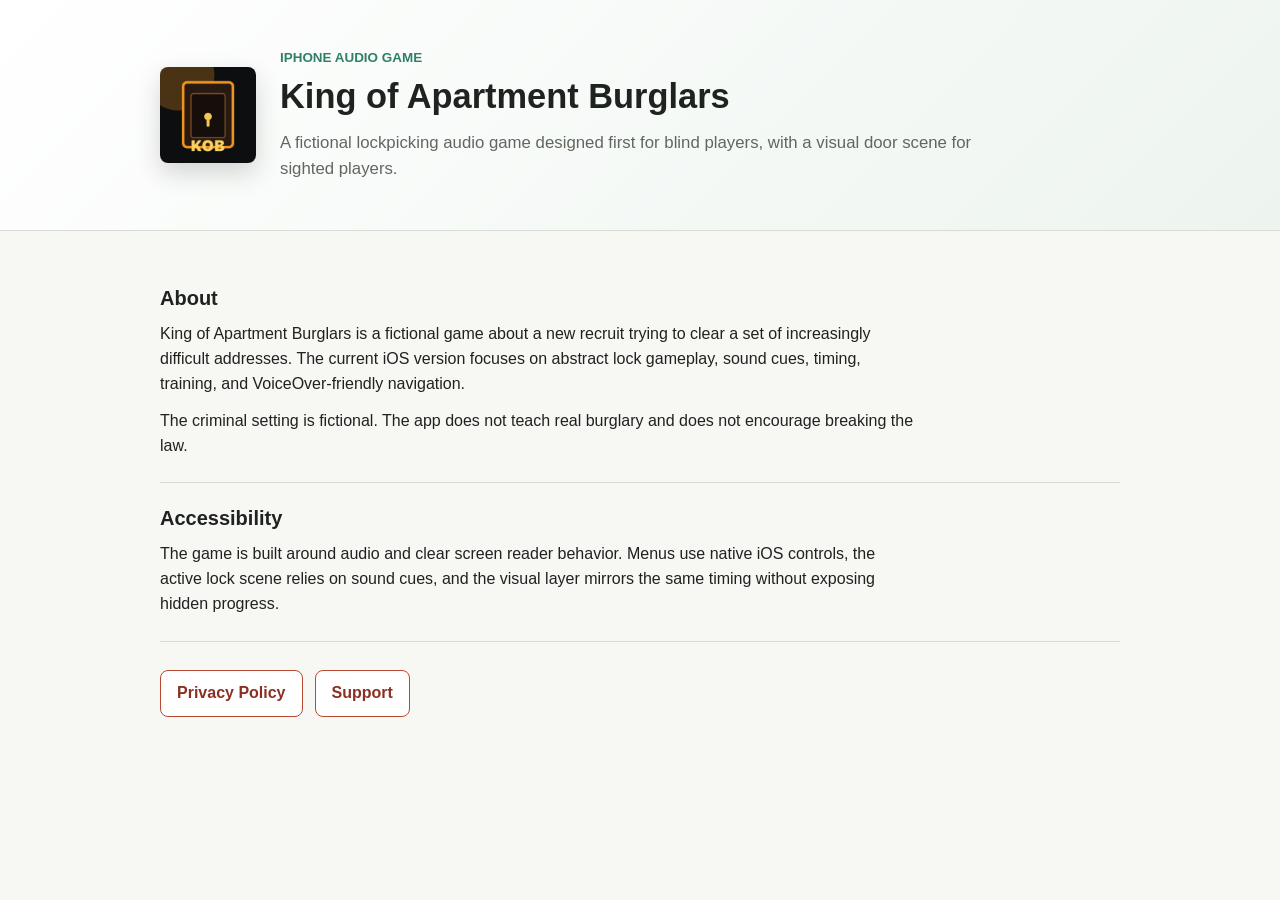
==== index.html @ fd4431cd "Add App Store support and privacy pages" ====
<!doctype html>
<html lang="en">
<head>
  <meta charset="utf-8">
  <meta name="viewport" content="width=device-width, initial-scale=1">
  <title>King of Apartment Burglars</title>
  <meta name="description" content="Official support and privacy page for King of Apartment Burglars.">
  <link rel="stylesheet" href="styles.css">
</head>
<body>
  <header class="site-header">
    <img src="assets/app-icon.png" alt="" class="app-icon" width="96" height="96">
    <div>
      <p class="eyebrow">iPhone audio game</p>
      <h1>King of Apartment Burglars</h1>
      <p class="lead">A fictional lockpicking audio game designed first for blind players, with a visual door scene for sighted players.</p>
    </div>
  </header>

  <main>
    <section>
      <h2>About</h2>
      <p>King of Apartment Burglars is a fictional game about a new recruit trying to clear a set of increasingly difficult addresses. The current iOS version focuses on abstract lock gameplay, sound cues, timing, training, and VoiceOver-friendly navigation.</p>
      <p>The criminal setting is fictional. The app does not teach real burglary and does not encourage breaking the law.</p>
    </section>

    <section>
      <h2>Accessibility</h2>
      <p>The game is built around audio and clear screen reader behavior. Menus use native iOS controls, the active lock scene relies on sound cues, and the visual layer mirrors the same timing without exposing hidden progress.</p>
    </section>

    <nav class="link-row" aria-label="Product links">
      <a href="privacy/">Privacy Policy</a>
      <a href="support/">Support</a>
    </nav>
  </main>
</body>
</html>
---- styles.css ----
:root {
  color-scheme: light;
  --bg: #f7f7f4;
  --text: #1f2320;
  --muted: #5f675f;
  --line: #d7ddd2;
  --panel: #ffffff;
  --accent: #b84a32;
  --accent-2: #2f7f69;
  --link: #8b2f22;
}

* {
  box-sizing: border-box;
}

body {
  margin: 0;
  min-height: 100vh;
  background: var(--bg);
  color: var(--text);
  font-family: -apple-system, BlinkMacSystemFont, "Segoe UI", sans-serif;
  line-height: 1.55;
}

.site-header {
  display: grid;
  grid-template-columns: auto minmax(0, 1fr);
  gap: 24px;
  align-items: center;
  padding: 48px max(24px, calc((100vw - 960px) / 2));
  background: linear-gradient(135deg, #fff 0%, #edf4ef 100%);
  border-bottom: 1px solid var(--line);
}

.site-header.compact {
  padding-top: 36px;
  padding-bottom: 36px;
}

.app-icon {
  display: block;
  border-radius: 8px;
  box-shadow: 0 10px 24px rgba(31, 35, 32, 0.18);
}

.eyebrow {
  margin: 0 0 8px;
  color: var(--accent-2);
  font-size: 0.84rem;
  font-weight: 700;
  text-transform: uppercase;
}

h1,
h2 {
  margin: 0;
  line-height: 1.15;
}

h1 {
  font-size: 2.15rem;
  max-width: 680px;
}

h2 {
  font-size: 1.25rem;
}

.lead {
  max-width: 720px;
  margin: 14px 0 0;
  color: var(--muted);
  font-size: 1.05rem;
}

main {
  width: min(960px, calc(100% - 48px));
  margin: 0 auto;
  padding: 32px 0 48px;
}

section {
  padding: 24px 0;
  border-bottom: 1px solid var(--line);
}

p {
  max-width: 760px;
  margin: 12px 0 0;
}

a {
  color: var(--link);
  font-weight: 650;
}

.link-row {
  display: flex;
  flex-wrap: wrap;
  gap: 12px;
  margin-top: 28px;
}

.link-row a {
  display: inline-flex;
  min-height: 44px;
  align-items: center;
  justify-content: center;
  padding: 10px 16px;
  border: 1px solid var(--accent);
  border-radius: 8px;
  background: var(--panel);
  text-decoration: none;
}

.link-row a:hover,
.link-row a:focus-visible {
  background: #fff0ec;
}

@media (max-width: 620px) {
  .site-header {
    grid-template-columns: 1fr;
    gap: 18px;
    padding: 32px 24px;
  }

  h1 {
    font-size: 1.8rem;
  }

  main {
    width: calc(100% - 32px);
  }
}
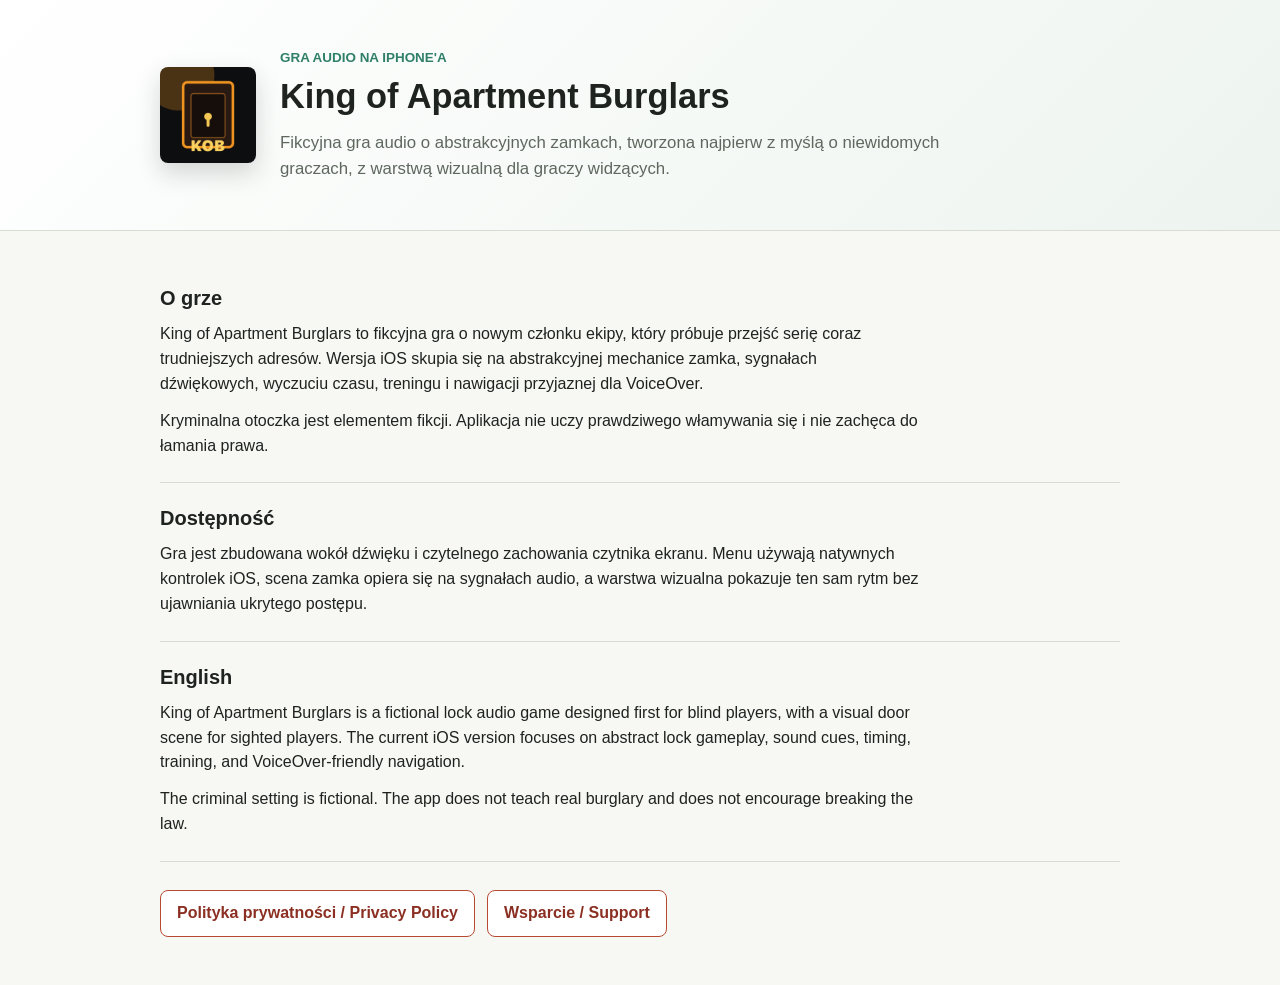
==== commit d07e2fd5: "Add Polish website content" ====
--- a/index.html
+++ b/index.html
@@ -1,37 +1,43 @@
 <!doctype html>
-<html lang="en">
+<html lang="pl">
 <head>
   <meta charset="utf-8">
   <meta name="viewport" content="width=device-width, initial-scale=1">
   <title>King of Apartment Burglars</title>
-  <meta name="description" content="Official support and privacy page for King of Apartment Burglars.">
+  <meta name="description" content="Oficjalna strona gry King of Apartment Burglars, z informacjami o prywatności i wsparciu.">
   <link rel="stylesheet" href="styles.css">
 </head>
 <body>
   <header class="site-header">
     <img src="assets/app-icon.png" alt="" class="app-icon" width="96" height="96">
     <div>
-      <p class="eyebrow">iPhone audio game</p>
+      <p class="eyebrow">Gra audio na iPhone'a</p>
       <h1>King of Apartment Burglars</h1>
-      <p class="lead">A fictional lockpicking audio game designed first for blind players, with a visual door scene for sighted players.</p>
+      <p class="lead">Fikcyjna gra audio o abstrakcyjnych zamkach, tworzona najpierw z myślą o niewidomych graczach, z warstwą wizualną dla graczy widzących.</p>
     </div>
   </header>
 
   <main>
-    <section>
-      <h2>About</h2>
-      <p>King of Apartment Burglars is a fictional game about a new recruit trying to clear a set of increasingly difficult addresses. The current iOS version focuses on abstract lock gameplay, sound cues, timing, training, and VoiceOver-friendly navigation.</p>
+    <section lang="pl">
+      <h2>O grze</h2>
+      <p>King of Apartment Burglars to fikcyjna gra o nowym członku ekipy, który próbuje przejść serię coraz trudniejszych adresów. Wersja iOS skupia się na abstrakcyjnej mechanice zamka, sygnałach dźwiękowych, wyczuciu czasu, treningu i nawigacji przyjaznej dla VoiceOver.</p>
+      <p>Kryminalna otoczka jest elementem fikcji. Aplikacja nie uczy prawdziwego włamywania się i nie zachęca do łamania prawa.</p>
+    </section>
+
+    <section lang="pl">
+      <h2>Dostępność</h2>
+      <p>Gra jest zbudowana wokół dźwięku i czytelnego zachowania czytnika ekranu. Menu używają natywnych kontrolek iOS, scena zamka opiera się na sygnałach audio, a warstwa wizualna pokazuje ten sam rytm bez ujawniania ukrytego postępu.</p>
+    </section>
+
+    <section lang="en">
+      <h2>English</h2>
+      <p>King of Apartment Burglars is a fictional lock audio game designed first for blind players, with a visual door scene for sighted players. The current iOS version focuses on abstract lock gameplay, sound cues, timing, training, and VoiceOver-friendly navigation.</p>
       <p>The criminal setting is fictional. The app does not teach real burglary and does not encourage breaking the law.</p>
     </section>
 
-    <section>
-      <h2>Accessibility</h2>
-      <p>The game is built around audio and clear screen reader behavior. Menus use native iOS controls, the active lock scene relies on sound cues, and the visual layer mirrors the same timing without exposing hidden progress.</p>
-    </section>
-
     <nav class="link-row" aria-label="Product links">
-      <a href="privacy/">Privacy Policy</a>
-      <a href="support/">Support</a>
+      <a href="privacy/">Polityka prywatności / Privacy Policy</a>
+      <a href="support/">Wsparcie / Support</a>
     </nav>
   </main>
 </body>
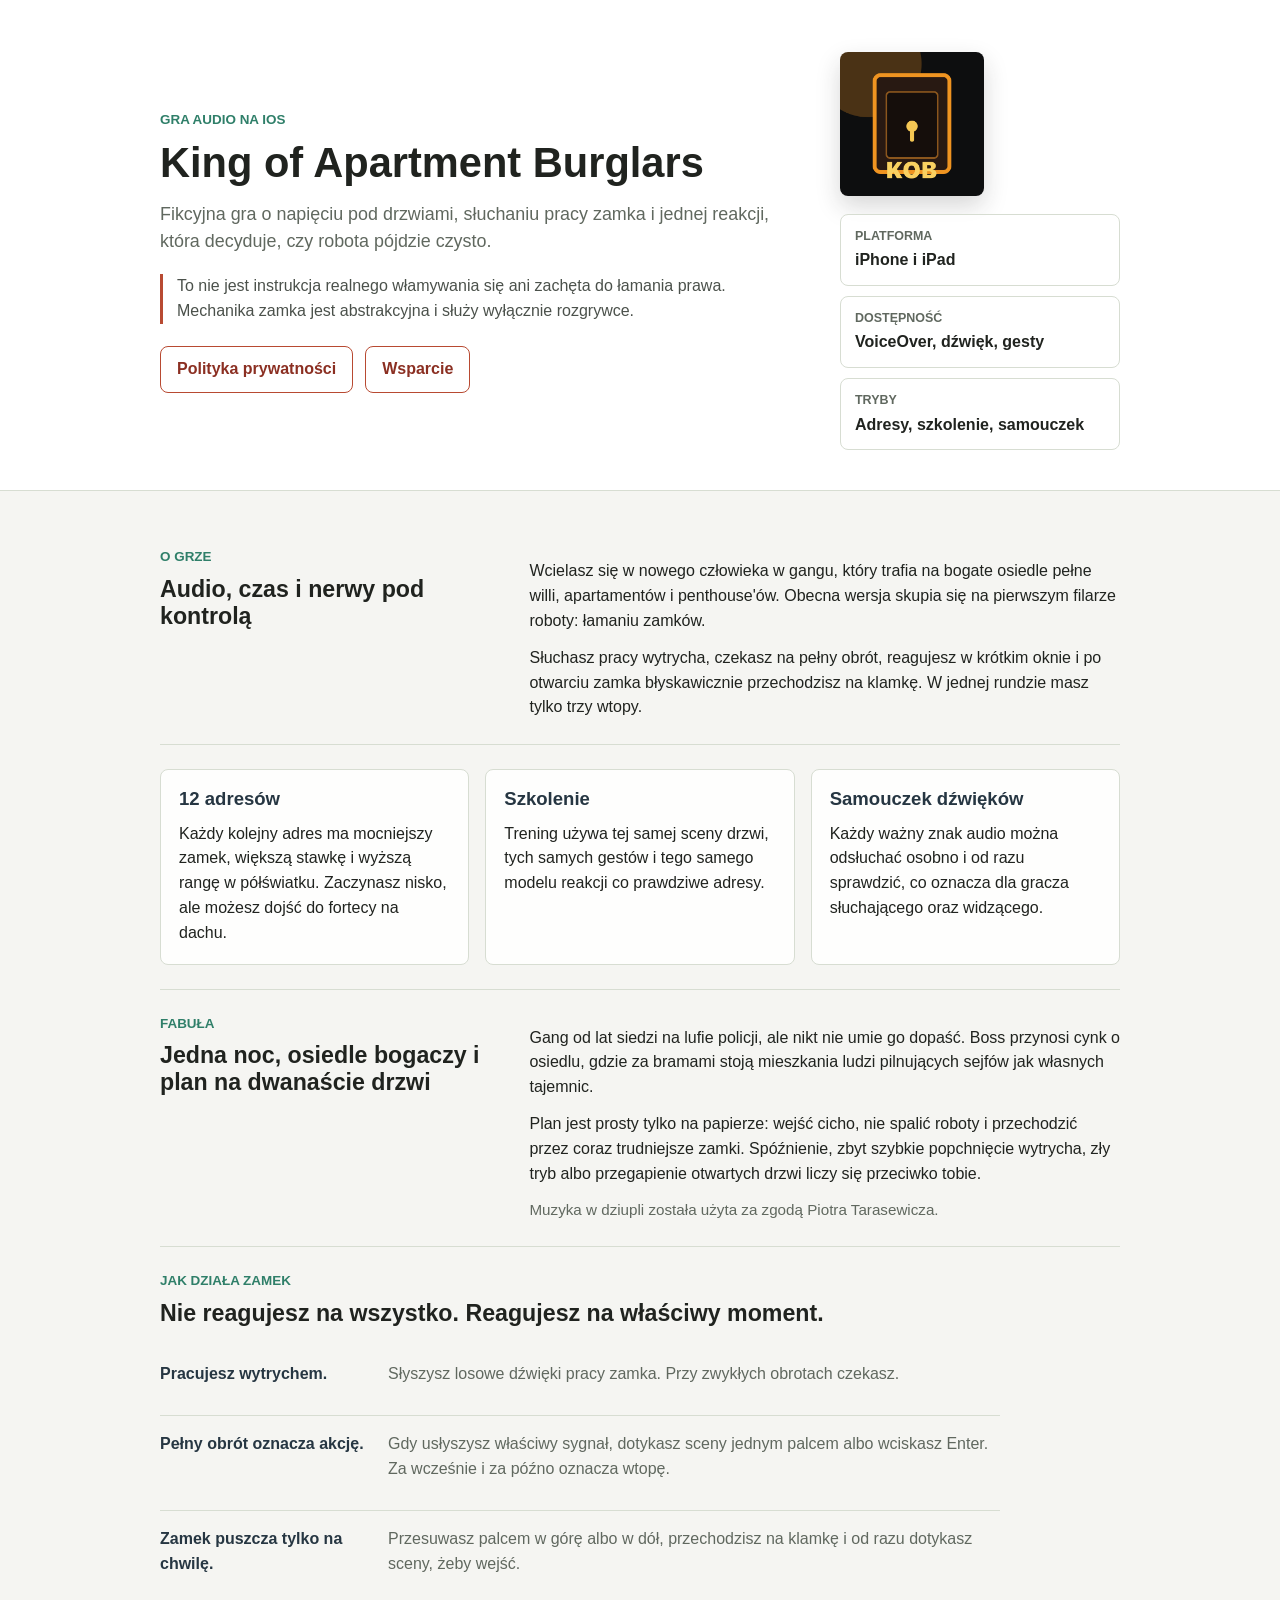
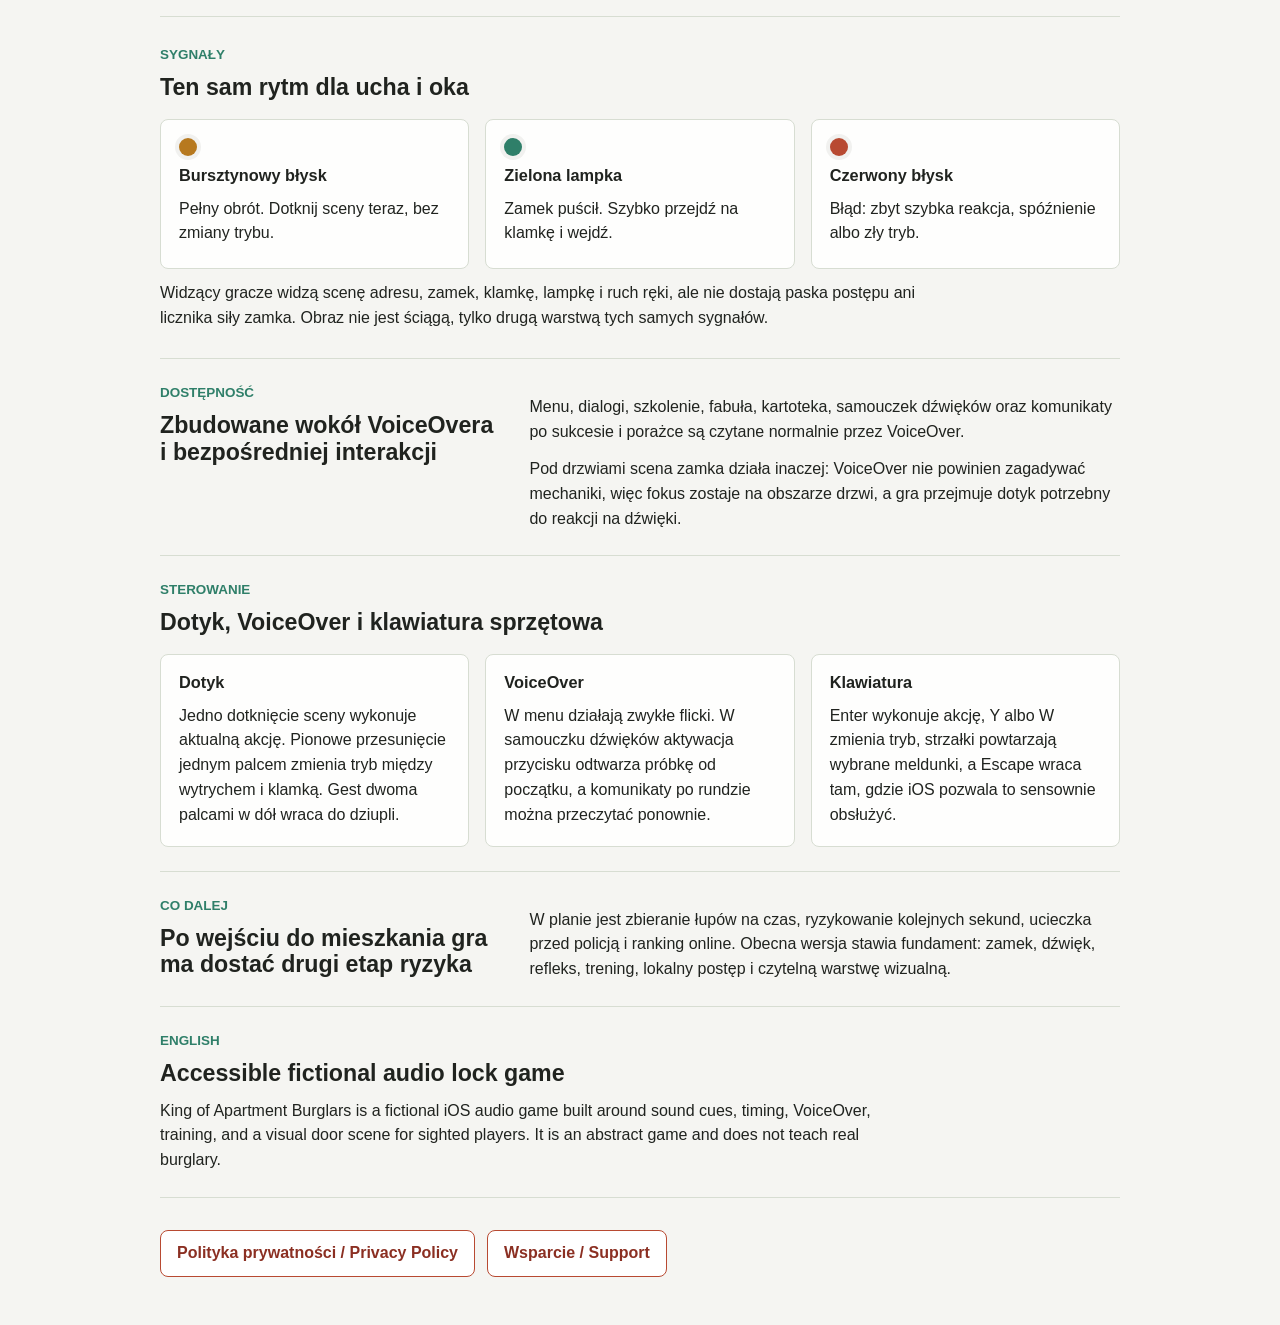
==== commit 464ba73b: "Expand game homepage content" ====
--- a/index.html
+++ b/index.html
@@ -4,38 +4,174 @@
   <meta charset="utf-8">
   <meta name="viewport" content="width=device-width, initial-scale=1">
   <title>King of Apartment Burglars</title>
-  <meta name="description" content="Oficjalna strona gry King of Apartment Burglars, z informacjami o prywatności i wsparciu.">
+  <meta name="description" content="King of Apartment Burglars to fikcyjna gra audio na iOS o abstrakcyjnych zamkach, VoiceOverze i krótkim oknie reakcji pod drzwiami.">
   <link rel="stylesheet" href="styles.css">
 </head>
 <body>
-  <header class="site-header">
-    <img src="assets/app-icon.png" alt="" class="app-icon" width="96" height="96">
-    <div>
-      <p class="eyebrow">Gra audio na iPhone'a</p>
+  <header class="site-header hero">
+    <div class="hero-copy">
+      <p class="eyebrow">Gra audio na iOS</p>
       <h1>King of Apartment Burglars</h1>
-      <p class="lead">Fikcyjna gra audio o abstrakcyjnych zamkach, tworzona najpierw z myślą o niewidomych graczach, z warstwą wizualną dla graczy widzących.</p>
+      <p class="lead">Fikcyjna gra o napięciu pod drzwiami, słuchaniu pracy zamka i jednej reakcji, która decyduje, czy robota pójdzie czysto.</p>
+      <p class="notice">To nie jest instrukcja realnego włamywania się ani zachęta do łamania prawa. Mechanika zamka jest abstrakcyjna i służy wyłącznie rozgrywce.</p>
+      <nav class="link-row hero-actions" aria-label="Product links">
+        <a href="privacy/">Polityka prywatności</a>
+        <a href="support/">Wsparcie</a>
+      </nav>
+    </div>
+    <div class="hero-art" aria-label="Informacje o aplikacji">
+      <img src="assets/app-icon.png" alt="Ikona King of Apartment Burglars" class="app-icon large" width="144" height="144">
+      <dl class="fact-list">
+        <div>
+          <dt>Platforma</dt>
+          <dd>iPhone i iPad</dd>
+        </div>
+        <div>
+          <dt>Dostępność</dt>
+          <dd>VoiceOver, dźwięk, gesty</dd>
+        </div>
+        <div>
+          <dt>Tryby</dt>
+          <dd>Adresy, szkolenie, samouczek</dd>
+        </div>
+      </dl>
     </div>
   </header>
 
   <main>
-    <section lang="pl">
-      <h2>O grze</h2>
-      <p>King of Apartment Burglars to fikcyjna gra o nowym członku ekipy, który próbuje przejść serię coraz trudniejszych adresów. Wersja iOS skupia się na abstrakcyjnej mechanice zamka, sygnałach dźwiękowych, wyczuciu czasu, treningu i nawigacji przyjaznej dla VoiceOver.</p>
-      <p>Kryminalna otoczka jest elementem fikcji. Aplikacja nie uczy prawdziwego włamywania się i nie zachęca do łamania prawa.</p>
+    <section class="intro-grid" lang="pl">
+      <div>
+        <p class="eyebrow">O grze</p>
+        <h2>Audio, czas i nerwy pod kontrolą</h2>
+      </div>
+      <div>
+        <p>Wcielasz się w nowego człowieka w gangu, który trafia na bogate osiedle pełne willi, apartamentów i penthouse'ów. Obecna wersja skupia się na pierwszym filarze roboty: łamaniu zamków.</p>
+        <p>Słuchasz pracy wytrycha, czekasz na pełny obrót, reagujesz w krótkim oknie i po otwarciu zamka błyskawicznie przechodzisz na klamkę. W jednej rundzie masz tylko trzy wtopy.</p>
+      </div>
+    </section>
+
+    <section class="feature-grid" aria-label="Najważniejsze cechy">
+      <article class="feature-card">
+        <h2>12 adresów</h2>
+        <p>Każdy kolejny adres ma mocniejszy zamek, większą stawkę i wyższą rangę w półświatku. Zaczynasz nisko, ale możesz dojść do fortecy na dachu.</p>
+      </article>
+      <article class="feature-card">
+        <h2>Szkolenie</h2>
+        <p>Trening używa tej samej sceny drzwi, tych samych gestów i tego samego modelu reakcji co prawdziwe adresy.</p>
+      </article>
+      <article class="feature-card">
+        <h2>Samouczek dźwięków</h2>
+        <p>Każdy ważny znak audio można odsłuchać osobno i od razu sprawdzić, co oznacza dla gracza słuchającego oraz widzącego.</p>
+      </article>
+    </section>
+
+    <section class="split-section" lang="pl">
+      <div>
+        <p class="eyebrow">Fabuła</p>
+        <h2>Jedna noc, osiedle bogaczy i plan na dwanaście drzwi</h2>
+      </div>
+      <div>
+        <p>Gang od lat siedzi na lufie policji, ale nikt nie umie go dopaść. Boss przynosi cynk o osiedlu, gdzie za bramami stoją mieszkania ludzi pilnujących sejfów jak własnych tajemnic.</p>
+        <p>Plan jest prosty tylko na papierze: wejść cicho, nie spalić roboty i przechodzić przez coraz trudniejsze zamki. Spóźnienie, zbyt szybkie popchnięcie wytrycha, zły tryb albo przegapienie otwartych drzwi liczy się przeciwko tobie.</p>
+        <p class="small-note">Muzyka w dziupli została użyta za zgodą Piotra Tarasewicza.</p>
+      </div>
     </section>
 
     <section lang="pl">
-      <h2>Dostępność</h2>
-      <p>Gra jest zbudowana wokół dźwięku i czytelnego zachowania czytnika ekranu. Menu używają natywnych kontrolek iOS, scena zamka opiera się na sygnałach audio, a warstwa wizualna pokazuje ten sam rytm bez ujawniania ukrytego postępu.</p>
+      <div class="section-heading">
+        <p class="eyebrow">Jak działa zamek</p>
+        <h2>Nie reagujesz na wszystko. Reagujesz na właściwy moment.</h2>
+      </div>
+      <ol class="step-list">
+        <li>
+          <strong>Pracujesz wytrychem.</strong>
+          <span>Słyszysz losowe dźwięki pracy zamka. Przy zwykłych obrotach czekasz.</span>
+        </li>
+        <li>
+          <strong>Pełny obrót oznacza akcję.</strong>
+          <span>Gdy usłyszysz właściwy sygnał, dotykasz sceny jednym palcem albo wciskasz Enter. Za wcześnie i za późno oznacza wtopę.</span>
+        </li>
+        <li>
+          <strong>Zamek puszcza tylko na chwilę.</strong>
+          <span>Przesuwasz palcem w górę albo w dół, przechodzisz na klamkę i od razu dotykasz sceny, żeby wejść.</span>
+        </li>
+      </ol>
+    </section>
+
+    <section class="signal-band" lang="pl">
+      <div class="section-heading">
+        <p class="eyebrow">Sygnały</p>
+        <h2>Ten sam rytm dla ucha i oka</h2>
+      </div>
+      <div class="signal-grid">
+        <article>
+          <span class="signal-dot amber"></span>
+          <h3>Bursztynowy błysk</h3>
+          <p>Pełny obrót. Dotknij sceny teraz, bez zmiany trybu.</p>
+        </article>
+        <article>
+          <span class="signal-dot green"></span>
+          <h3>Zielona lampka</h3>
+          <p>Zamek puścił. Szybko przejdź na klamkę i wejdź.</p>
+        </article>
+        <article>
+          <span class="signal-dot red"></span>
+          <h3>Czerwony błysk</h3>
+          <p>Błąd: zbyt szybka reakcja, spóźnienie albo zły tryb.</p>
+        </article>
+      </div>
+      <p>Widzący gracze widzą scenę adresu, zamek, klamkę, lampkę i ruch ręki, ale nie dostają paska postępu ani licznika siły zamka. Obraz nie jest ściągą, tylko drugą warstwą tych samych sygnałów.</p>
+    </section>
+
+    <section class="split-section" lang="pl">
+      <div>
+        <p class="eyebrow">Dostępność</p>
+        <h2>Zbudowane wokół VoiceOvera i bezpośredniej interakcji</h2>
+      </div>
+      <div>
+        <p>Menu, dialogi, szkolenie, fabuła, kartoteka, samouczek dźwięków oraz komunikaty po sukcesie i porażce są czytane normalnie przez VoiceOver.</p>
+        <p>Pod drzwiami scena zamka działa inaczej: VoiceOver nie powinien zagadywać mechaniki, więc fokus zostaje na obszarze drzwi, a gra przejmuje dotyk potrzebny do reakcji na dźwięki.</p>
+      </div>
+    </section>
+
+    <section lang="pl">
+      <div class="section-heading">
+        <p class="eyebrow">Sterowanie</p>
+        <h2>Dotyk, VoiceOver i klawiatura sprzętowa</h2>
+      </div>
+      <div class="control-grid">
+        <article>
+          <h3>Dotyk</h3>
+          <p>Jedno dotknięcie sceny wykonuje aktualną akcję. Pionowe przesunięcie jednym palcem zmienia tryb między wytrychem i klamką. Gest dwoma palcami w dół wraca do dziupli.</p>
+        </article>
+        <article>
+          <h3>VoiceOver</h3>
+          <p>W menu działają zwykłe flicki. W samouczku dźwięków aktywacja przycisku odtwarza próbkę od początku, a komunikaty po rundzie można przeczytać ponownie.</p>
+        </article>
+        <article>
+          <h3>Klawiatura</h3>
+          <p>Enter wykonuje akcję, Y albo W zmienia tryb, strzałki powtarzają wybrane meldunki, a Escape wraca tam, gdzie iOS pozwala to sensownie obsłużyć.</p>
+        </article>
+      </div>
+    </section>
+
+    <section class="roadmap" lang="pl">
+      <div>
+        <p class="eyebrow">Co dalej</p>
+        <h2>Po wejściu do mieszkania gra ma dostać drugi etap ryzyka</h2>
+      </div>
+      <p>W planie jest zbieranie łupów na czas, ryzykowanie kolejnych sekund, ucieczka przed policją i ranking online. Obecna wersja stawia fundament: zamek, dźwięk, refleks, trening, lokalny postęp i czytelną warstwę wizualną.</p>
     </section>
 
     <section lang="en">
-      <h2>English</h2>
-      <p>King of Apartment Burglars is a fictional lock audio game designed first for blind players, with a visual door scene for sighted players. The current iOS version focuses on abstract lock gameplay, sound cues, timing, training, and VoiceOver-friendly navigation.</p>
-      <p>The criminal setting is fictional. The app does not teach real burglary and does not encourage breaking the law.</p>
+      <div class="section-heading">
+        <p class="eyebrow">English</p>
+        <h2>Accessible fictional audio lock game</h2>
+      </div>
+      <p>King of Apartment Burglars is a fictional iOS audio game built around sound cues, timing, VoiceOver, training, and a visual door scene for sighted players. It is an abstract game and does not teach real burglary.</p>
     </section>
 
-    <nav class="link-row" aria-label="Product links">
+    <nav class="link-row footer-links" aria-label="Product links">
       <a href="privacy/">Polityka prywatności / Privacy Policy</a>
       <a href="support/">Wsparcie / Support</a>
     </nav>
--- a/styles.css
+++ b/styles.css
@@ -1,12 +1,14 @@
 :root {
   color-scheme: light;
-  --bg: #f7f7f4;
-  --text: #1f2320;
-  --muted: #5f675f;
+  --bg: #f5f5f2;
+  --text: #20231f;
+  --muted: #60685f;
   --line: #d7ddd2;
   --panel: #ffffff;
   --accent: #b84a32;
   --accent-2: #2f7f69;
+  --ink: #263642;
+  --gold: #b7791f;
   --link: #8b2f22;
 }
 
@@ -29,19 +31,47 @@
   gap: 24px;
   align-items: center;
   padding: 48px max(24px, calc((100vw - 960px) / 2));
-  background: linear-gradient(135deg, #fff 0%, #edf4ef 100%);
+  background: #ffffff;
   border-bottom: 1px solid var(--line);
+}
+
+.site-header.hero {
+  grid-template-columns: minmax(0, 1fr) 280px;
+  gap: 40px;
+  align-items: stretch;
+  padding-top: 52px;
+  padding-bottom: 40px;
+  background: #ffffff;
 }
 
 .site-header.compact {
   padding-top: 36px;
   padding-bottom: 36px;
+}
+
+.hero-copy {
+  display: flex;
+  min-width: 0;
+  flex-direction: column;
+  justify-content: center;
+}
+
+.hero-art {
+  display: grid;
+  align-content: center;
+  gap: 18px;
+  min-width: 0;
 }
 
 .app-icon {
   display: block;
   border-radius: 8px;
   box-shadow: 0 10px 24px rgba(31, 35, 32, 0.18);
+}
+
+.app-icon.large {
+  width: 144px;
+  height: 144px;
 }
 
 .eyebrow {
@@ -53,25 +83,38 @@
 }
 
 h1,
-h2 {
+h2,
+h3 {
   margin: 0;
   line-height: 1.15;
 }
 
 h1 {
-  font-size: 2.15rem;
+  font-size: 2.6rem;
   max-width: 680px;
 }
 
 h2 {
-  font-size: 1.25rem;
+  font-size: 1.45rem;
+}
+
+h3 {
+  font-size: 1.02rem;
 }
 
 .lead {
   max-width: 720px;
   margin: 14px 0 0;
   color: var(--muted);
-  font-size: 1.05rem;
+  font-size: 1.12rem;
+}
+
+.notice {
+  max-width: 760px;
+  margin-top: 18px;
+  padding-left: 14px;
+  border-left: 3px solid var(--accent);
+  color: #4b514b;
 }
 
 main {
@@ -85,9 +128,23 @@
   border-bottom: 1px solid var(--line);
 }
 
+.intro-grid,
+.split-section,
+.roadmap {
+  display: grid;
+  grid-template-columns: minmax(180px, 0.8fr) minmax(0, 1.4fr);
+  gap: 32px;
+  align-items: start;
+}
+
 p {
   max-width: 760px;
   margin: 12px 0 0;
+}
+
+.small-note {
+  color: var(--muted);
+  font-size: 0.95rem;
 }
 
 a {
@@ -119,6 +176,139 @@
   background: #fff0ec;
 }
 
+.hero-actions {
+  margin-top: 22px;
+}
+
+.footer-links {
+  padding-top: 4px;
+}
+
+.fact-list {
+  display: grid;
+  gap: 10px;
+  margin: 0;
+}
+
+.fact-list div,
+.feature-card,
+.control-grid article,
+.signal-grid article {
+  border: 1px solid var(--line);
+  border-radius: 8px;
+  background: rgba(255, 255, 255, 0.88);
+}
+
+.fact-list div {
+  padding: 12px 14px;
+}
+
+.fact-list dt {
+  color: var(--muted);
+  font-size: 0.78rem;
+  font-weight: 700;
+  text-transform: uppercase;
+}
+
+.fact-list dd {
+  margin: 2px 0 0;
+  color: var(--text);
+  font-weight: 700;
+}
+
+.feature-grid,
+.control-grid,
+.signal-grid {
+  display: grid;
+  gap: 16px;
+}
+
+.feature-grid {
+  grid-template-columns: repeat(3, minmax(0, 1fr));
+}
+
+.control-grid,
+.signal-grid {
+  grid-template-columns: repeat(3, minmax(0, 1fr));
+  margin-top: 18px;
+}
+
+.feature-card,
+.control-grid article,
+.signal-grid article {
+  padding: 18px;
+}
+
+.feature-card h2 {
+  color: var(--ink);
+  font-size: 1.16rem;
+}
+
+.section-heading {
+  max-width: 760px;
+}
+
+.step-list {
+  display: grid;
+  gap: 12px;
+  max-width: 840px;
+  margin: 20px 0 0;
+  padding: 0;
+  list-style: none;
+}
+
+.step-list li {
+  display: grid;
+  grid-template-columns: 210px minmax(0, 1fr);
+  gap: 18px;
+  padding: 16px 0;
+  border-top: 1px solid var(--line);
+}
+
+.step-list li:first-child {
+  border-top: 0;
+}
+
+.step-list strong {
+  color: var(--ink);
+}
+
+.step-list span {
+  color: var(--muted);
+}
+
+.signal-band {
+  padding: 28px 0;
+}
+
+.signal-grid article {
+  position: relative;
+  min-height: 150px;
+  padding-top: 46px;
+}
+
+.signal-dot {
+  position: absolute;
+  top: 18px;
+  left: 18px;
+  width: 18px;
+  height: 18px;
+  border-radius: 50%;
+  box-shadow: 0 0 0 4px rgba(32, 35, 31, 0.06);
+}
+
+.signal-dot.amber {
+  background: var(--gold);
+}
+
+.signal-dot.green {
+  background: var(--accent-2);
+}
+
+.signal-dot.red {
+  background: var(--accent);
+}
+
 @media (max-width: 620px) {
   .site-header {
     grid-template-columns: 1fr;
@@ -126,6 +316,11 @@
     padding: 32px 24px;
   }
 
+  .site-header.hero {
+    grid-template-columns: 1fr;
+    gap: 24px;
+  }
+
   h1 {
     font-size: 1.8rem;
   }
@@ -133,4 +328,18 @@
   main {
     width: calc(100% - 32px);
   }
-}
+
+  .intro-grid,
+  .split-section,
+  .roadmap,
+  .feature-grid,
+  .control-grid,
+  .signal-grid,
+  .step-list li {
+    grid-template-columns: 1fr;
+  }
+
+  .step-list li {
+    gap: 6px;
+  }
+}
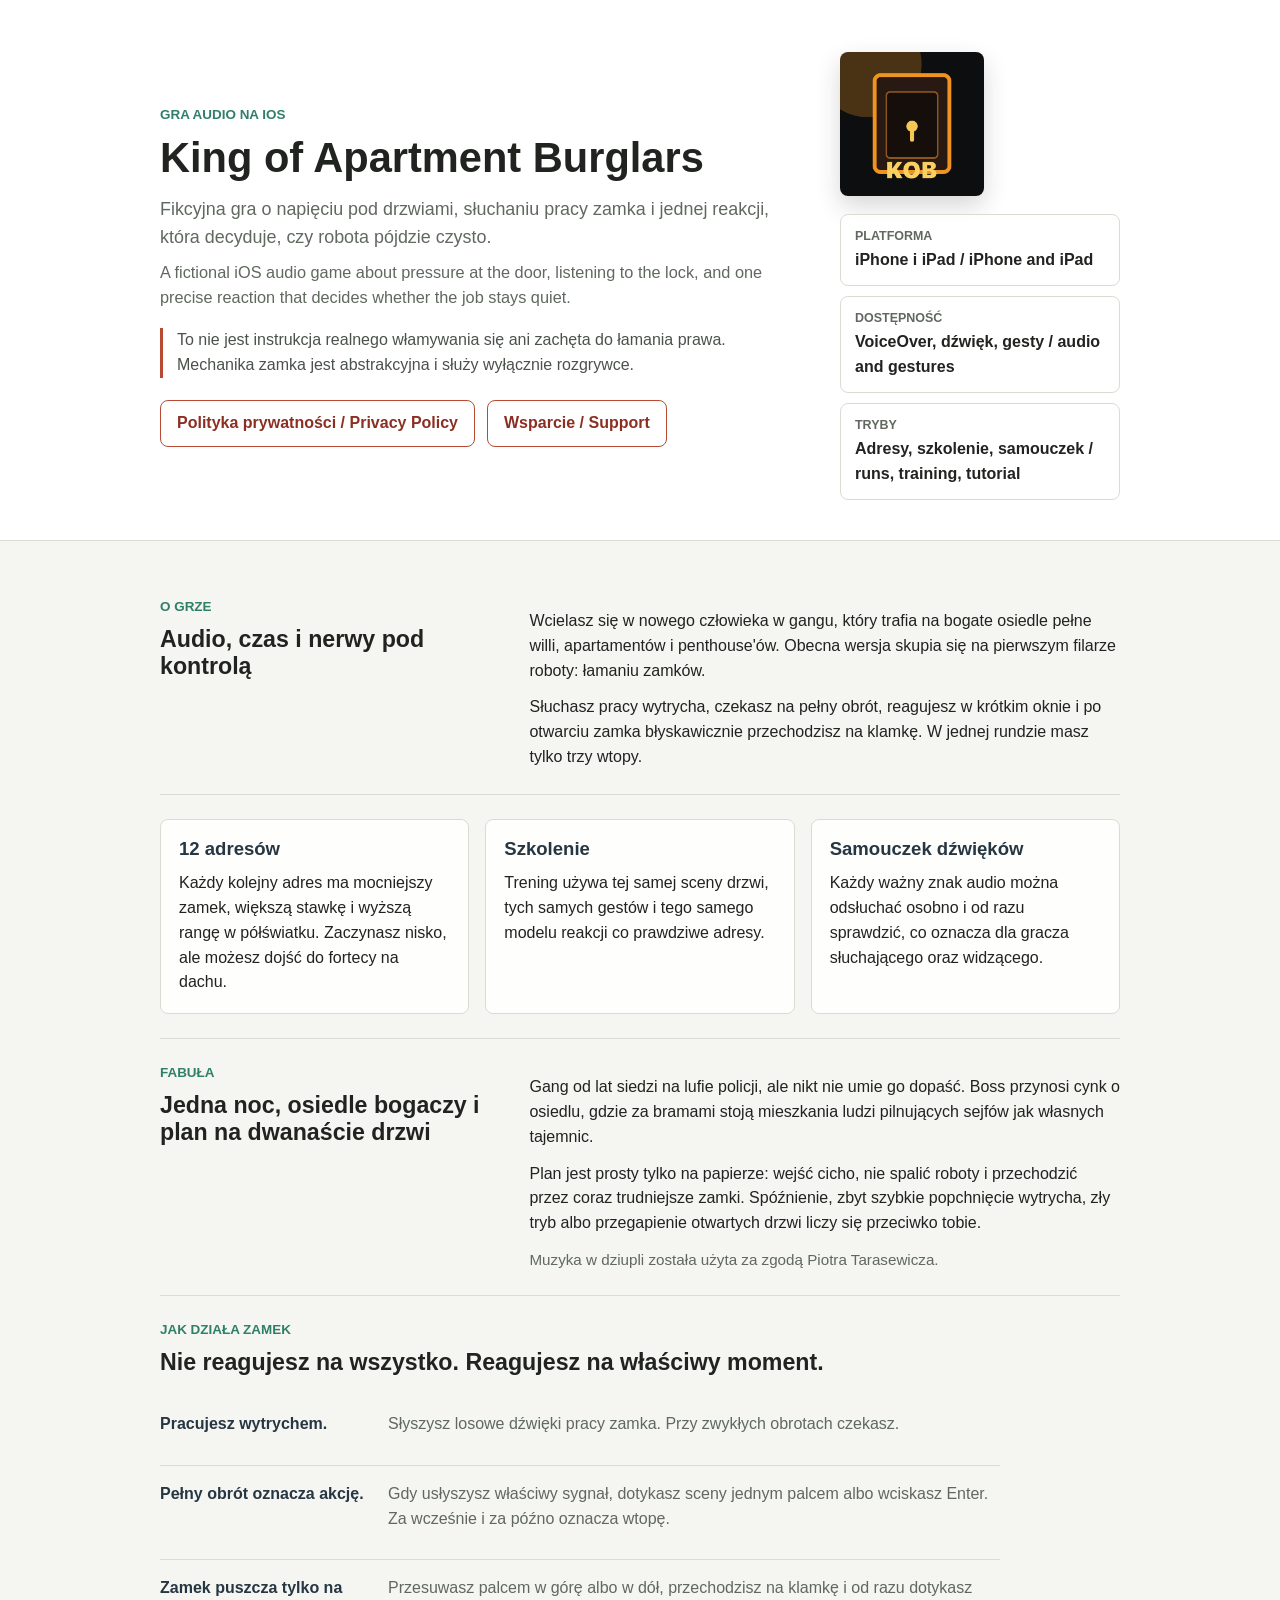
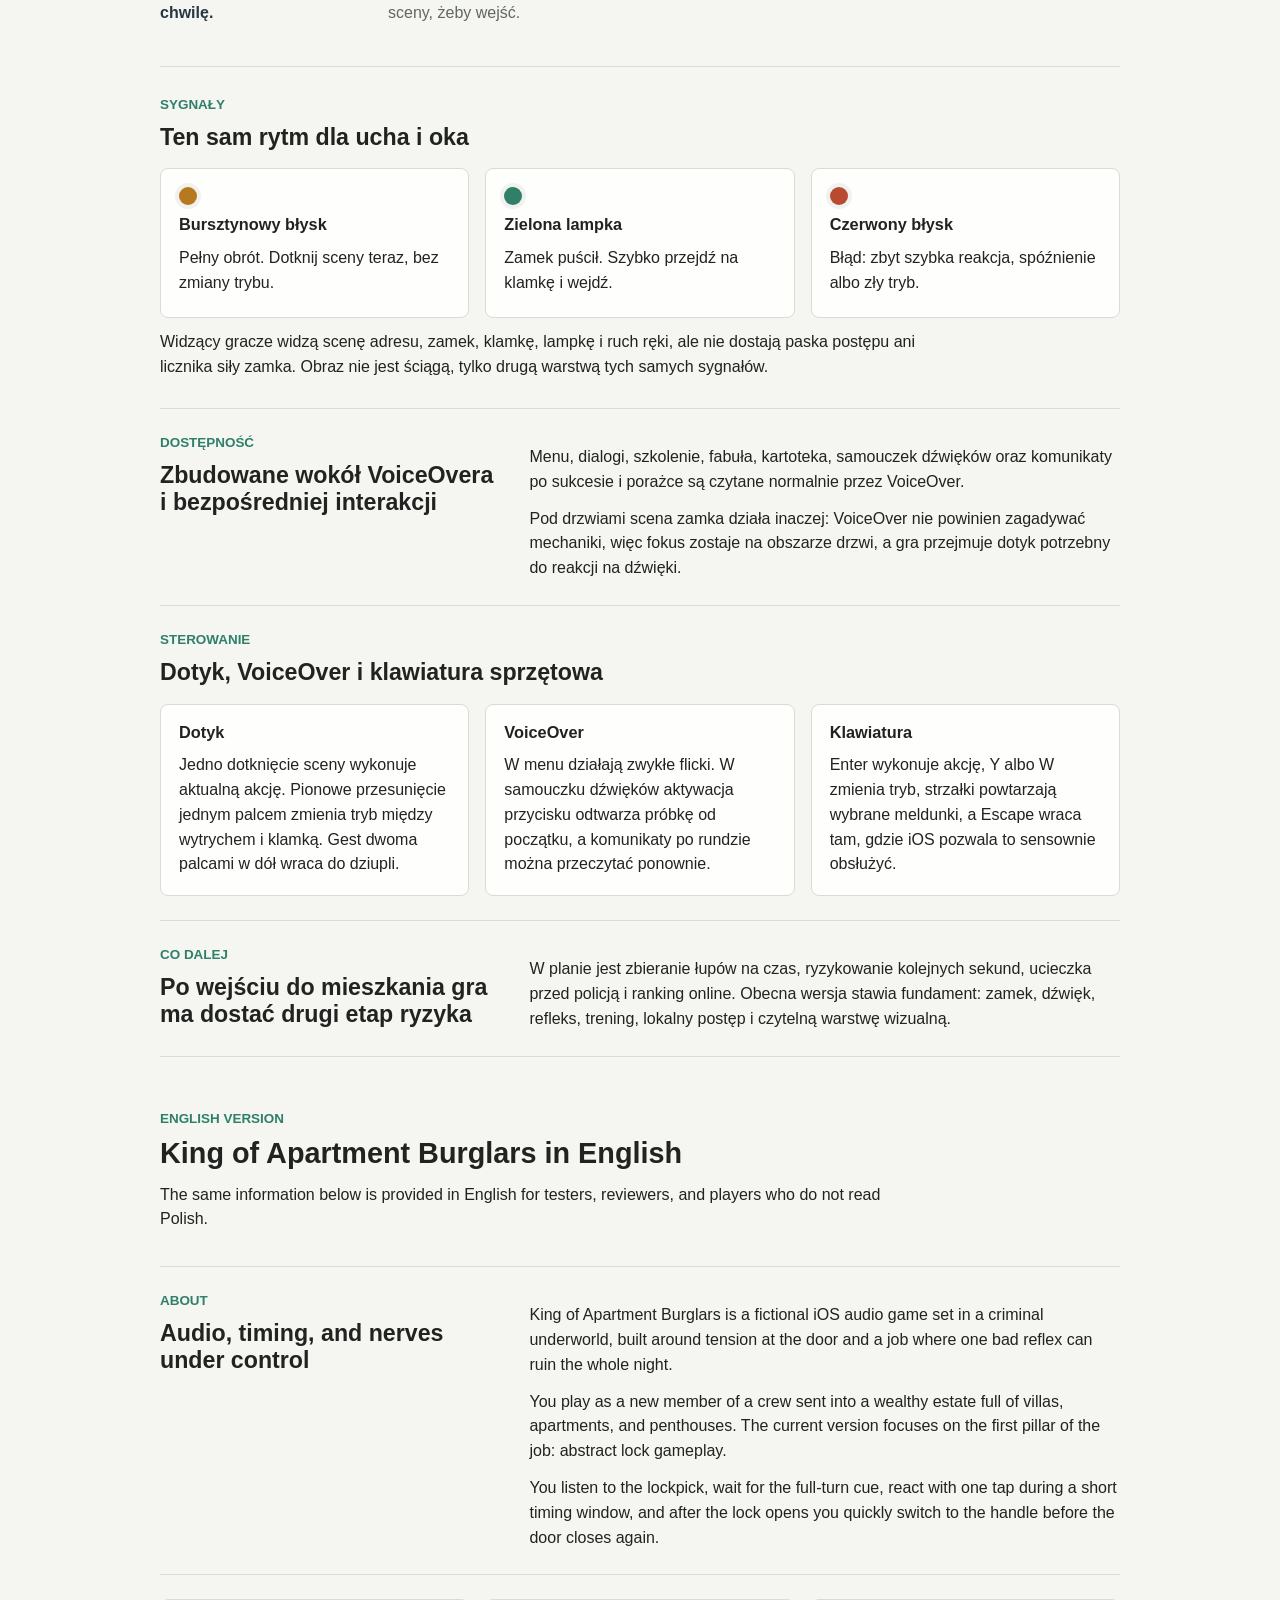
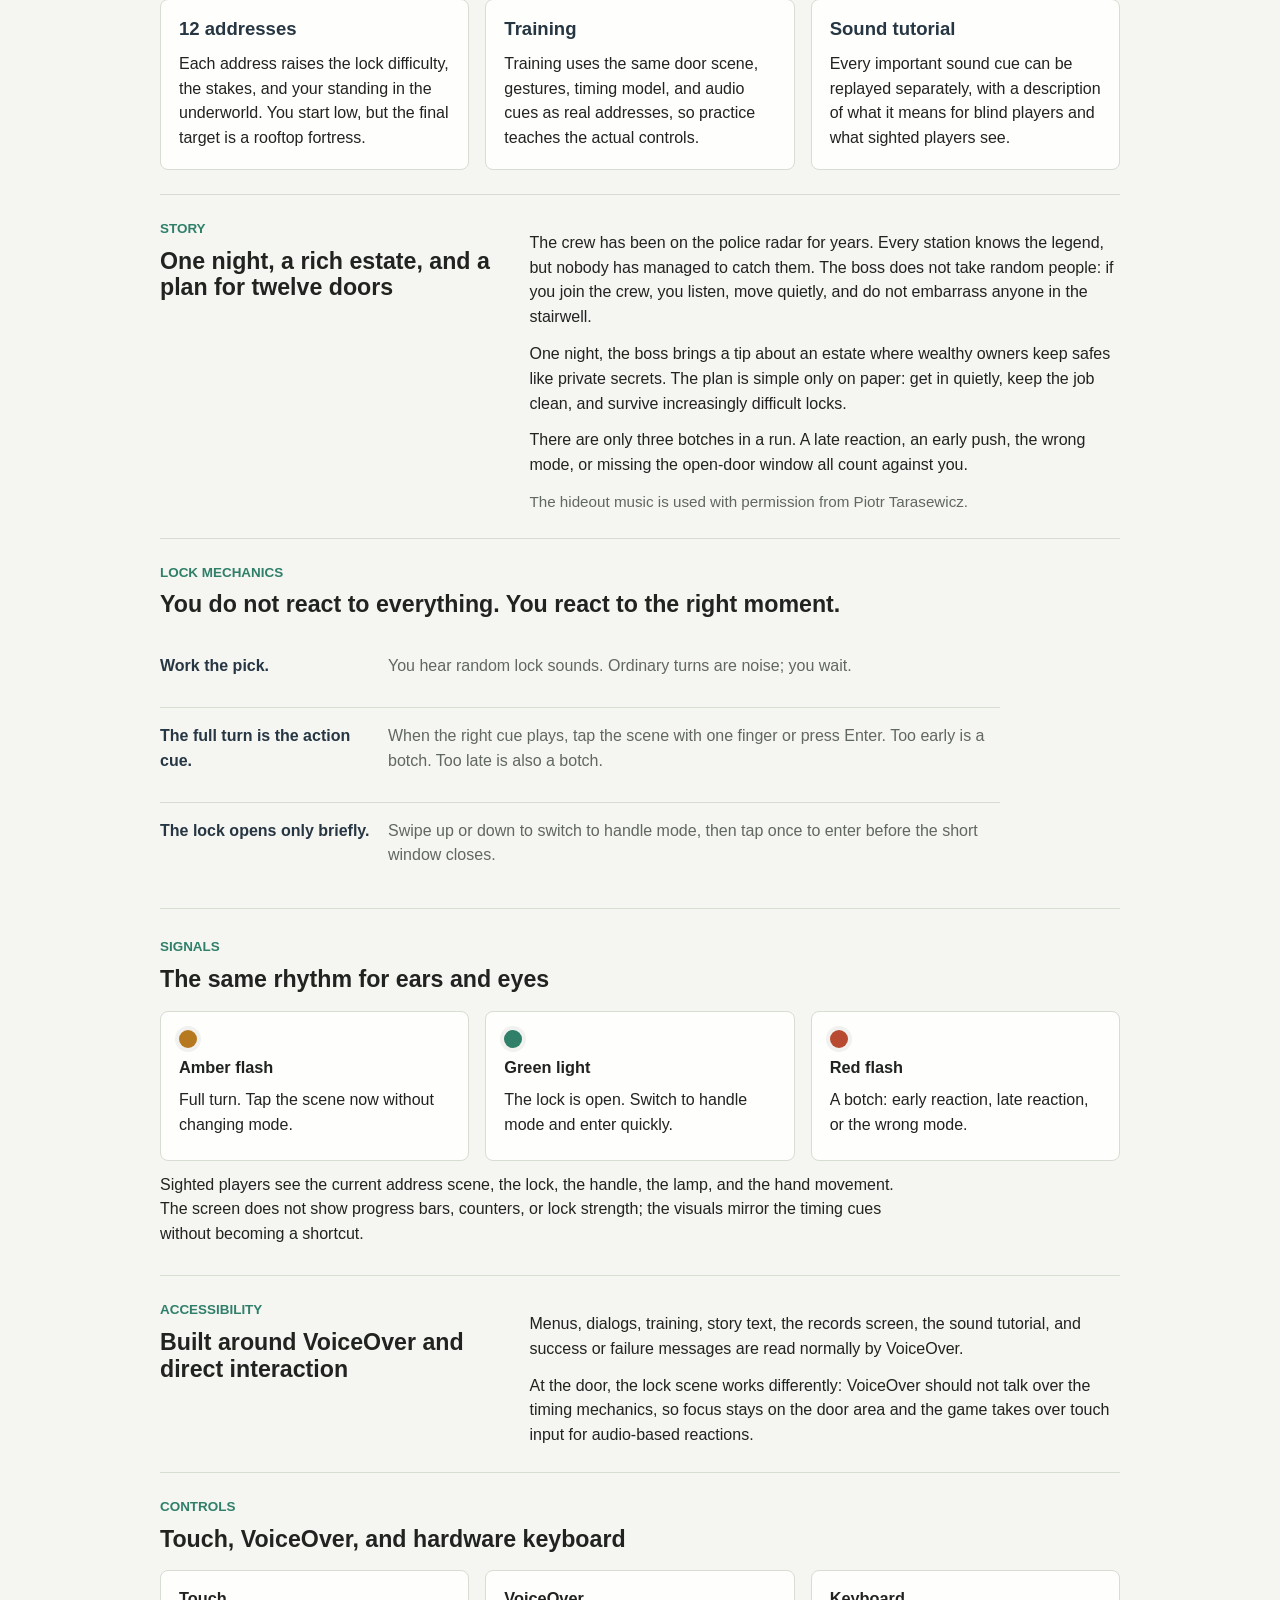
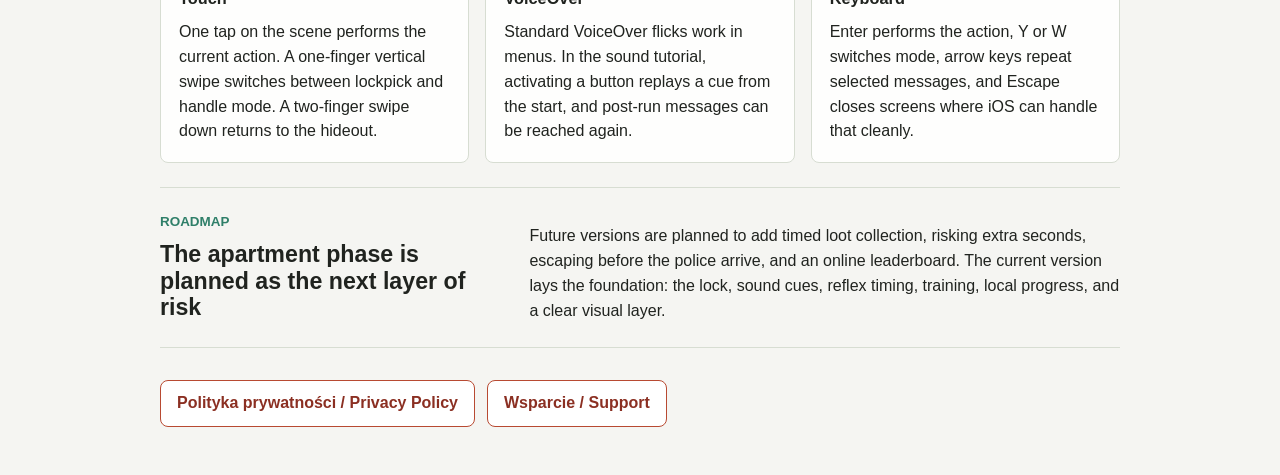
==== commit 6e8995c3: "Add full English homepage content" ====
--- a/index.html
+++ b/index.html
@@ -13,10 +13,11 @@
       <p class="eyebrow">Gra audio na iOS</p>
       <h1>King of Apartment Burglars</h1>
       <p class="lead">Fikcyjna gra o napięciu pod drzwiami, słuchaniu pracy zamka i jednej reakcji, która decyduje, czy robota pójdzie czysto.</p>
+      <p class="lead secondary" lang="en">A fictional iOS audio game about pressure at the door, listening to the lock, and one precise reaction that decides whether the job stays quiet.</p>
       <p class="notice">To nie jest instrukcja realnego włamywania się ani zachęta do łamania prawa. Mechanika zamka jest abstrakcyjna i służy wyłącznie rozgrywce.</p>
       <nav class="link-row hero-actions" aria-label="Product links">
-        <a href="privacy/">Polityka prywatności</a>
-        <a href="support/">Wsparcie</a>
+        <a href="privacy/">Polityka prywatności / Privacy Policy</a>
+        <a href="support/">Wsparcie / Support</a>
       </nav>
     </div>
     <div class="hero-art" aria-label="Informacje o aplikacji">
@@ -24,15 +25,15 @@
       <dl class="fact-list">
         <div>
           <dt>Platforma</dt>
-          <dd>iPhone i iPad</dd>
+          <dd>iPhone i iPad / iPhone and iPad</dd>
         </div>
         <div>
           <dt>Dostępność</dt>
-          <dd>VoiceOver, dźwięk, gesty</dd>
+          <dd>VoiceOver, dźwięk, gesty / audio and gestures</dd>
         </div>
         <div>
           <dt>Tryby</dt>
-          <dd>Adresy, szkolenie, samouczek</dd>
+          <dd>Adresy, szkolenie, samouczek / runs, training, tutorial</dd>
         </div>
       </dl>
     </div>
@@ -163,12 +164,136 @@
       <p>W planie jest zbieranie łupów na czas, ryzykowanie kolejnych sekund, ucieczka przed policją i ranking online. Obecna wersja stawia fundament: zamek, dźwięk, refleks, trening, lokalny postęp i czytelną warstwę wizualną.</p>
     </section>
 
+    <section class="language-divider" lang="en" aria-label="English version">
+      <p class="eyebrow">English version</p>
+      <h2>King of Apartment Burglars in English</h2>
+      <p>The same information below is provided in English for testers, reviewers, and players who do not read Polish.</p>
+    </section>
+
+    <section class="intro-grid" lang="en">
+      <div>
+        <p class="eyebrow">About</p>
+        <h2>Audio, timing, and nerves under control</h2>
+      </div>
+      <div>
+        <p>King of Apartment Burglars is a fictional iOS audio game set in a criminal underworld, built around tension at the door and a job where one bad reflex can ruin the whole night.</p>
+        <p>You play as a new member of a crew sent into a wealthy estate full of villas, apartments, and penthouses. The current version focuses on the first pillar of the job: abstract lock gameplay.</p>
+        <p>You listen to the lockpick, wait for the full-turn cue, react with one tap during a short timing window, and after the lock opens you quickly switch to the handle before the door closes again.</p>
+      </div>
+    </section>
+
+    <section class="feature-grid" aria-label="Main features in English" lang="en">
+      <article class="feature-card">
+        <h2>12 addresses</h2>
+        <p>Each address raises the lock difficulty, the stakes, and your standing in the underworld. You start low, but the final target is a rooftop fortress.</p>
+      </article>
+      <article class="feature-card">
+        <h2>Training</h2>
+        <p>Training uses the same door scene, gestures, timing model, and audio cues as real addresses, so practice teaches the actual controls.</p>
+      </article>
+      <article class="feature-card">
+        <h2>Sound tutorial</h2>
+        <p>Every important sound cue can be replayed separately, with a description of what it means for blind players and what sighted players see.</p>
+      </article>
+    </section>
+
+    <section class="split-section" lang="en">
+      <div>
+        <p class="eyebrow">Story</p>
+        <h2>One night, a rich estate, and a plan for twelve doors</h2>
+      </div>
+      <div>
+        <p>The crew has been on the police radar for years. Every station knows the legend, but nobody has managed to catch them. The boss does not take random people: if you join the crew, you listen, move quietly, and do not embarrass anyone in the stairwell.</p>
+        <p>One night, the boss brings a tip about an estate where wealthy owners keep safes like private secrets. The plan is simple only on paper: get in quietly, keep the job clean, and survive increasingly difficult locks.</p>
+        <p>There are only three botches in a run. A late reaction, an early push, the wrong mode, or missing the open-door window all count against you.</p>
+        <p class="small-note">The hideout music is used with permission from Piotr Tarasewicz.</p>
+      </div>
+    </section>
+
     <section lang="en">
       <div class="section-heading">
-        <p class="eyebrow">English</p>
-        <h2>Accessible fictional audio lock game</h2>
-      </div>
-      <p>King of Apartment Burglars is a fictional iOS audio game built around sound cues, timing, VoiceOver, training, and a visual door scene for sighted players. It is an abstract game and does not teach real burglary.</p>
+        <p class="eyebrow">Lock mechanics</p>
+        <h2>You do not react to everything. You react to the right moment.</h2>
+      </div>
+      <ol class="step-list">
+        <li>
+          <strong>Work the pick.</strong>
+          <span>You hear random lock sounds. Ordinary turns are noise; you wait.</span>
+        </li>
+        <li>
+          <strong>The full turn is the action cue.</strong>
+          <span>When the right cue plays, tap the scene with one finger or press Enter. Too early is a botch. Too late is also a botch.</span>
+        </li>
+        <li>
+          <strong>The lock opens only briefly.</strong>
+          <span>Swipe up or down to switch to handle mode, then tap once to enter before the short window closes.</span>
+        </li>
+      </ol>
+    </section>
+
+    <section class="signal-band" lang="en">
+      <div class="section-heading">
+        <p class="eyebrow">Signals</p>
+        <h2>The same rhythm for ears and eyes</h2>
+      </div>
+      <div class="signal-grid">
+        <article>
+          <span class="signal-dot amber"></span>
+          <h3>Amber flash</h3>
+          <p>Full turn. Tap the scene now without changing mode.</p>
+        </article>
+        <article>
+          <span class="signal-dot green"></span>
+          <h3>Green light</h3>
+          <p>The lock is open. Switch to handle mode and enter quickly.</p>
+        </article>
+        <article>
+          <span class="signal-dot red"></span>
+          <h3>Red flash</h3>
+          <p>A botch: early reaction, late reaction, or the wrong mode.</p>
+        </article>
+      </div>
+      <p>Sighted players see the current address scene, the lock, the handle, the lamp, and the hand movement. The screen does not show progress bars, counters, or lock strength; the visuals mirror the timing cues without becoming a shortcut.</p>
+    </section>
+
+    <section class="split-section" lang="en">
+      <div>
+        <p class="eyebrow">Accessibility</p>
+        <h2>Built around VoiceOver and direct interaction</h2>
+      </div>
+      <div>
+        <p>Menus, dialogs, training, story text, the records screen, the sound tutorial, and success or failure messages are read normally by VoiceOver.</p>
+        <p>At the door, the lock scene works differently: VoiceOver should not talk over the timing mechanics, so focus stays on the door area and the game takes over touch input for audio-based reactions.</p>
+      </div>
+    </section>
+
+    <section lang="en">
+      <div class="section-heading">
+        <p class="eyebrow">Controls</p>
+        <h2>Touch, VoiceOver, and hardware keyboard</h2>
+      </div>
+      <div class="control-grid">
+        <article>
+          <h3>Touch</h3>
+          <p>One tap on the scene performs the current action. A one-finger vertical swipe switches between lockpick and handle mode. A two-finger swipe down returns to the hideout.</p>
+        </article>
+        <article>
+          <h3>VoiceOver</h3>
+          <p>Standard VoiceOver flicks work in menus. In the sound tutorial, activating a button replays a cue from the start, and post-run messages can be reached again.</p>
+        </article>
+        <article>
+          <h3>Keyboard</h3>
+          <p>Enter performs the action, Y or W switches mode, arrow keys repeat selected messages, and Escape closes screens where iOS can handle that cleanly.</p>
+        </article>
+      </div>
+    </section>
+
+    <section class="roadmap" lang="en">
+      <div>
+        <p class="eyebrow">Roadmap</p>
+        <h2>The apartment phase is planned as the next layer of risk</h2>
+      </div>
+      <p>Future versions are planned to add timed loot collection, risking extra seconds, escaping before the police arrive, and an online leaderboard. The current version lays the foundation: the lock, sound cues, reflex timing, training, local progress, and a clear visual layer.</p>
     </section>
 
     <nav class="link-row footer-links" aria-label="Product links">
--- a/styles.css
+++ b/styles.css
@@ -109,6 +109,11 @@
   font-size: 1.12rem;
 }
 
+.lead.secondary {
+  margin-top: 8px;
+  font-size: 1.02rem;
+}
+
 .notice {
   max-width: 760px;
   margin-top: 18px;
@@ -309,6 +314,15 @@
   background: var(--accent);
 }
 
+.language-divider {
+  margin-top: 18px;
+  padding: 34px 0;
+}
+
+.language-divider h2 {
+  font-size: 1.8rem;
+}
+
 @media (max-width: 620px) {
   .site-header {
     grid-template-columns: 1fr;
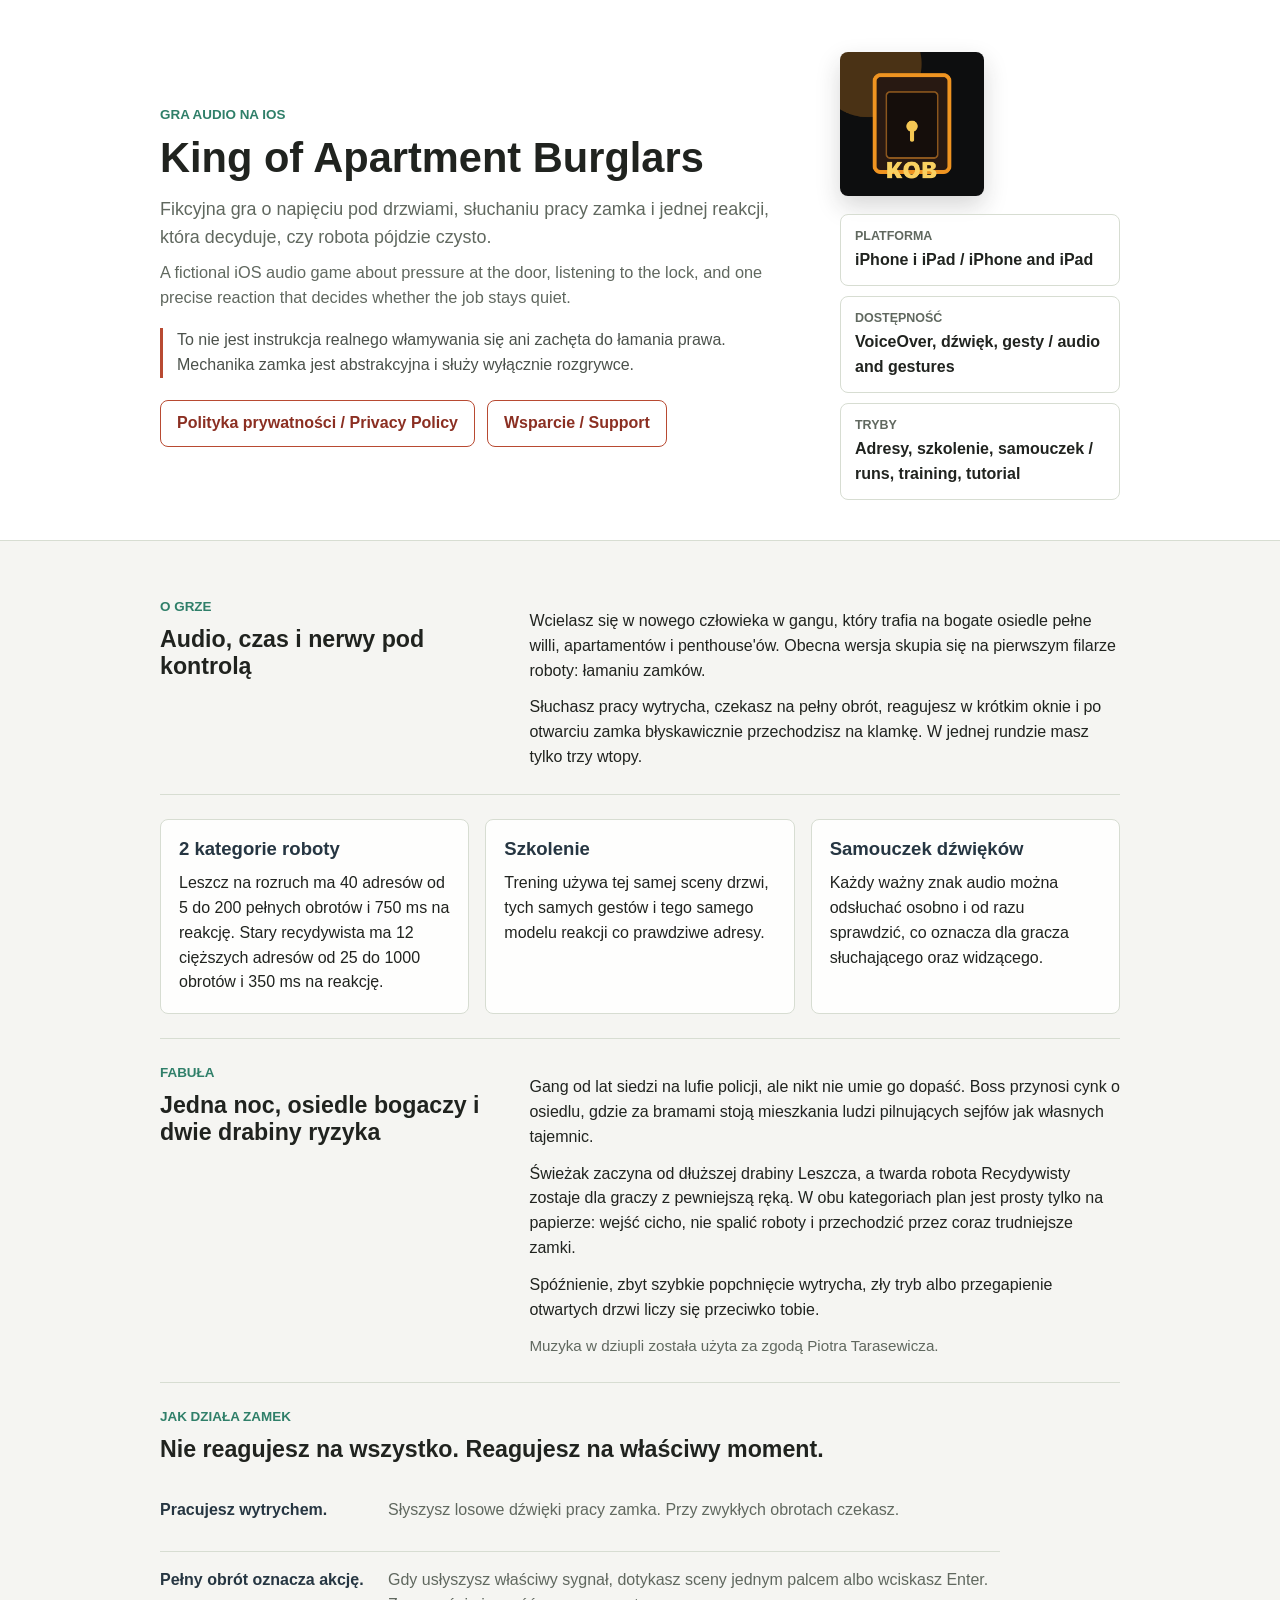
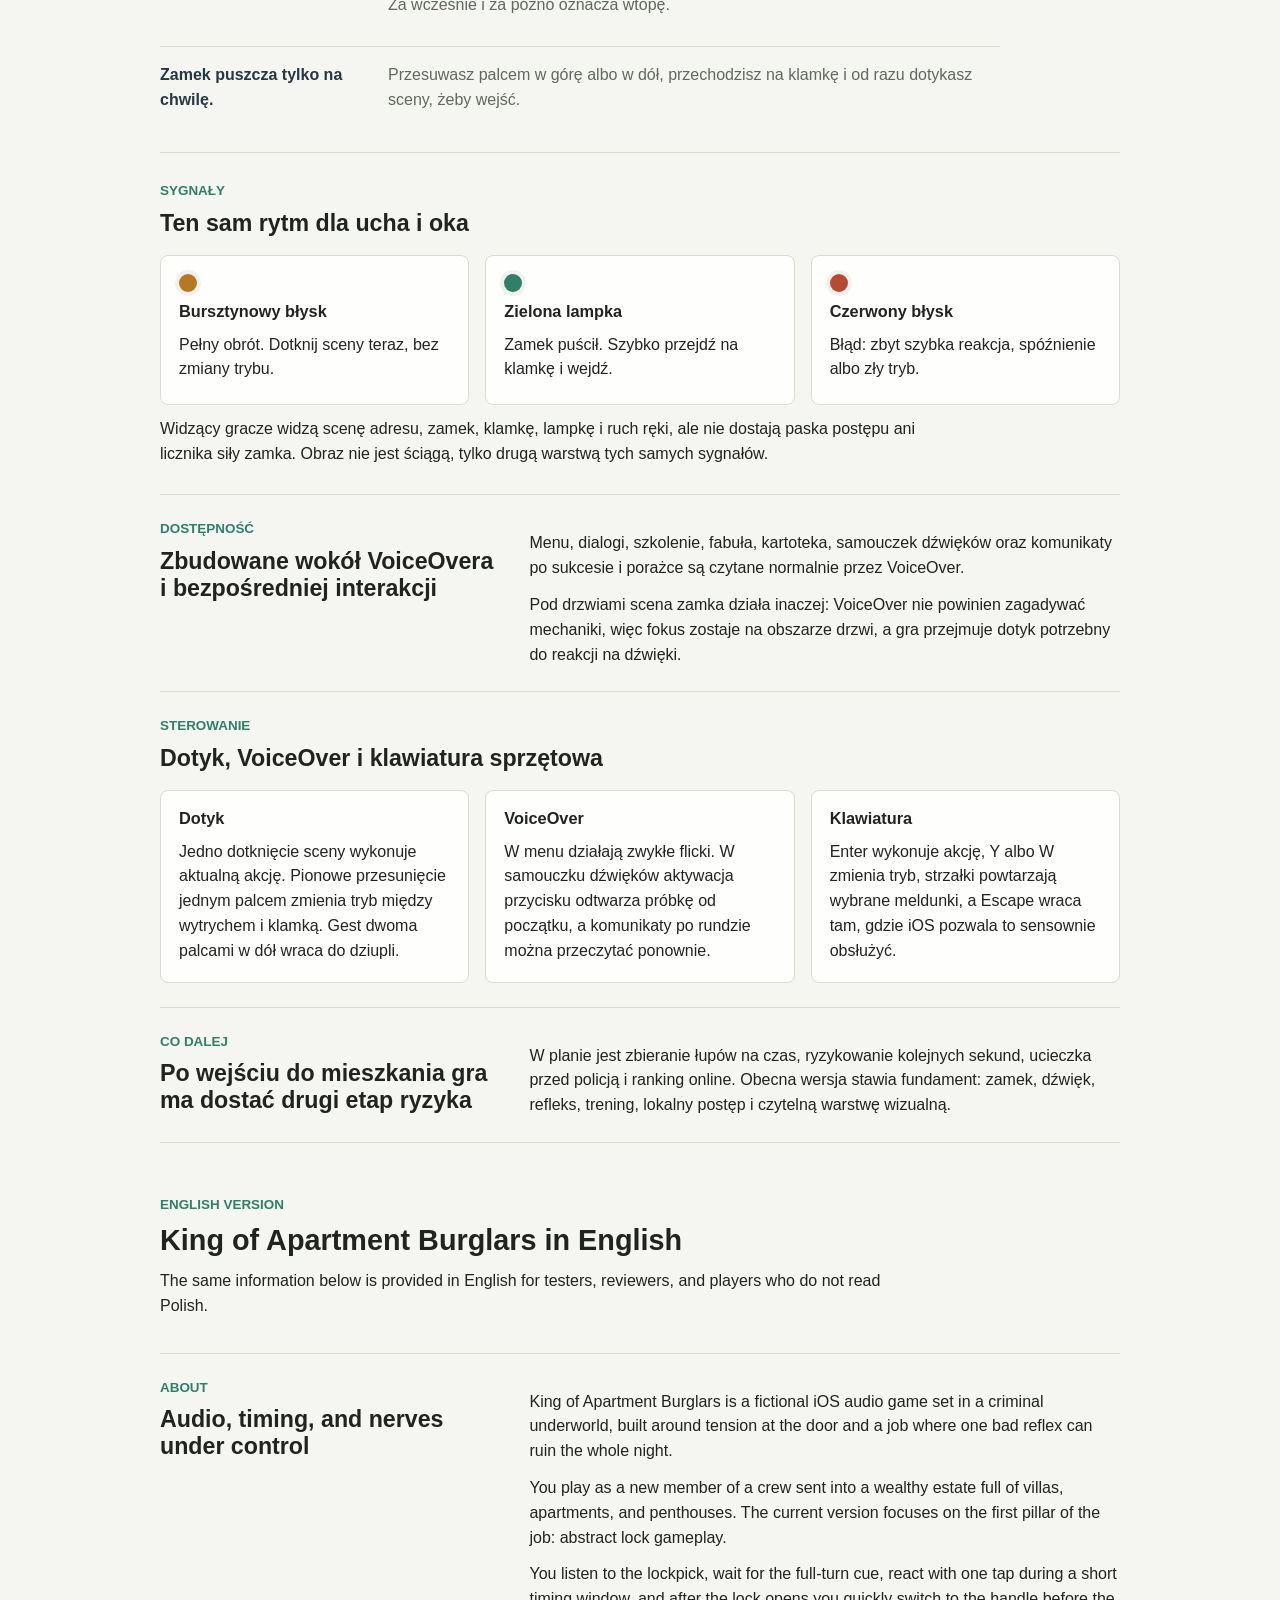
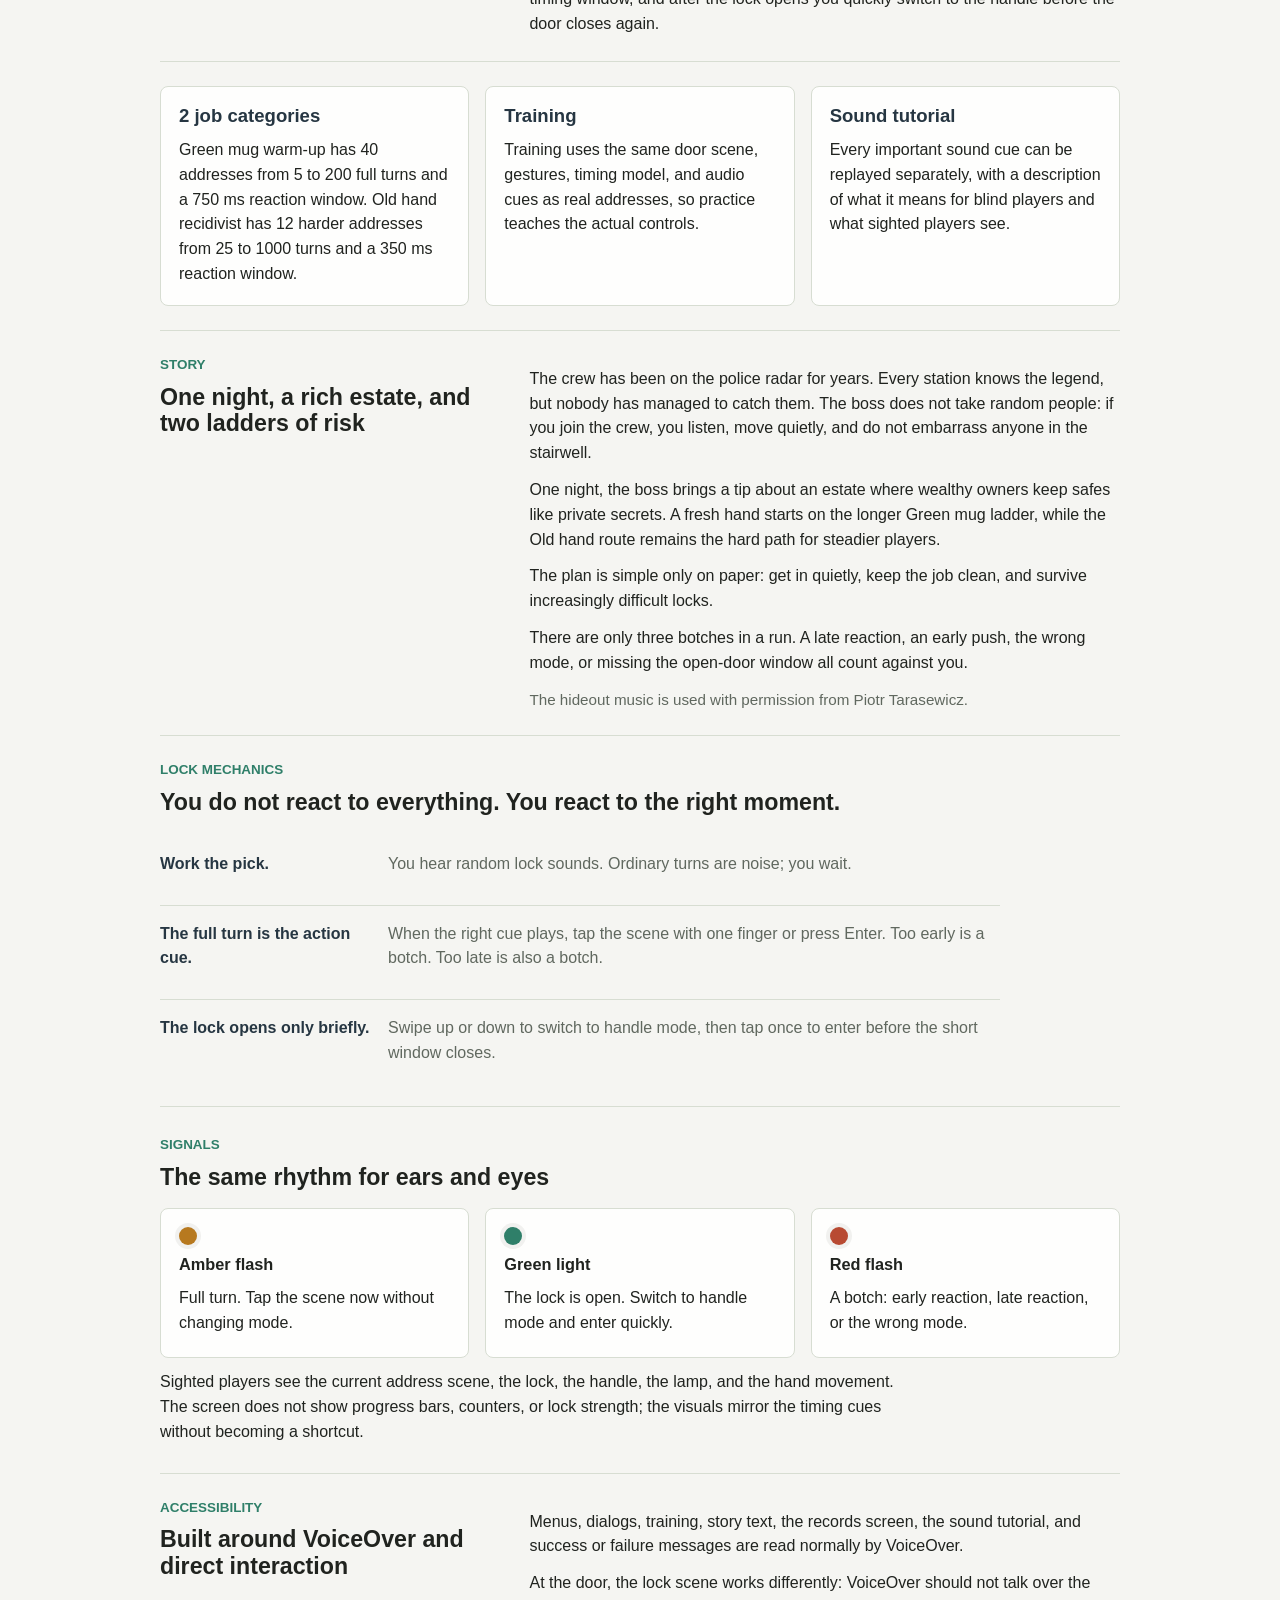
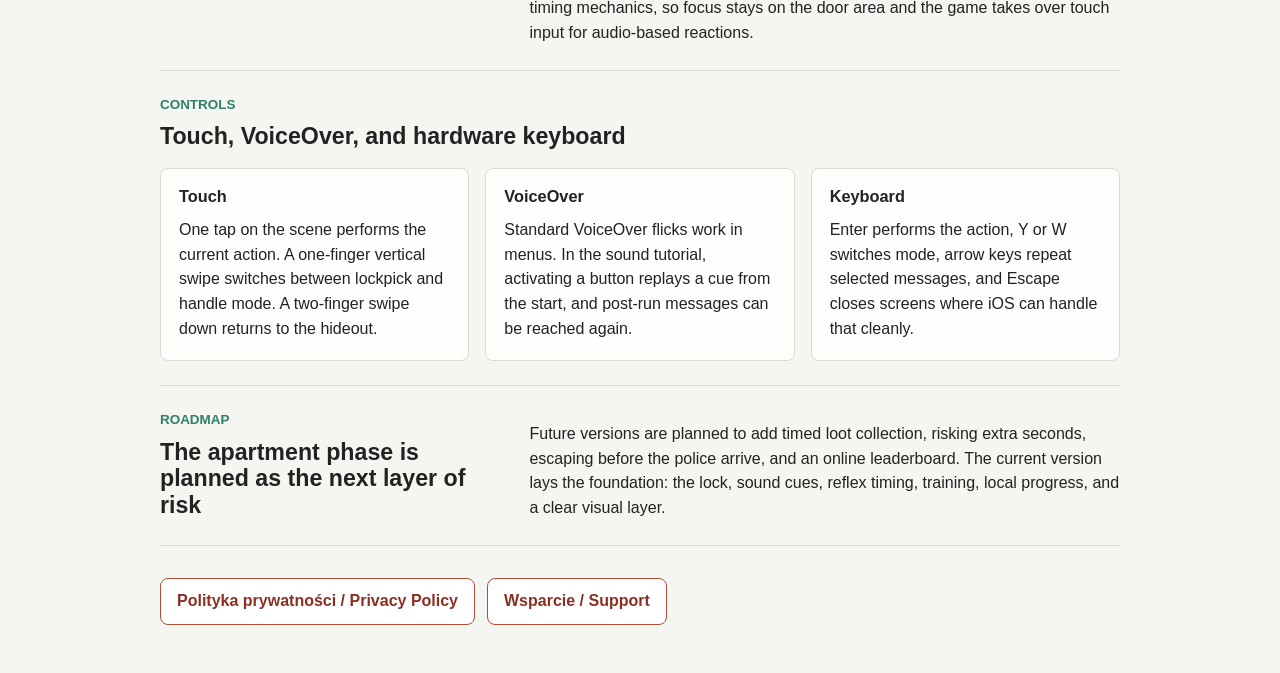
==== commit 22f7306e: "Update product page game mode description" ====
--- a/index.html
+++ b/index.html
@@ -53,8 +53,8 @@
 
     <section class="feature-grid" aria-label="Najważniejsze cechy">
       <article class="feature-card">
-        <h2>12 adresów</h2>
-        <p>Każdy kolejny adres ma mocniejszy zamek, większą stawkę i wyższą rangę w półświatku. Zaczynasz nisko, ale możesz dojść do fortecy na dachu.</p>
+        <h2>2 kategorie roboty</h2>
+        <p>Leszcz na rozruch ma 40 adresów od 5 do 200 pełnych obrotów i 750 ms na reakcję. Stary recydywista ma 12 cięższych adresów od 25 do 1000 obrotów i 350 ms na reakcję.</p>
       </article>
       <article class="feature-card">
         <h2>Szkolenie</h2>
@@ -69,11 +69,12 @@
     <section class="split-section" lang="pl">
       <div>
         <p class="eyebrow">Fabuła</p>
-        <h2>Jedna noc, osiedle bogaczy i plan na dwanaście drzwi</h2>
+        <h2>Jedna noc, osiedle bogaczy i dwie drabiny ryzyka</h2>
       </div>
       <div>
         <p>Gang od lat siedzi na lufie policji, ale nikt nie umie go dopaść. Boss przynosi cynk o osiedlu, gdzie za bramami stoją mieszkania ludzi pilnujących sejfów jak własnych tajemnic.</p>
-        <p>Plan jest prosty tylko na papierze: wejść cicho, nie spalić roboty i przechodzić przez coraz trudniejsze zamki. Spóźnienie, zbyt szybkie popchnięcie wytrycha, zły tryb albo przegapienie otwartych drzwi liczy się przeciwko tobie.</p>
+        <p>Świeżak zaczyna od dłuższej drabiny Leszcza, a twarda robota Recydywisty zostaje dla graczy z pewniejszą ręką. W obu kategoriach plan jest prosty tylko na papierze: wejść cicho, nie spalić roboty i przechodzić przez coraz trudniejsze zamki.</p>
+        <p>Spóźnienie, zbyt szybkie popchnięcie wytrycha, zły tryb albo przegapienie otwartych drzwi liczy się przeciwko tobie.</p>
         <p class="small-note">Muzyka w dziupli została użyta za zgodą Piotra Tarasewicza.</p>
       </div>
     </section>
@@ -184,8 +185,8 @@
 
     <section class="feature-grid" aria-label="Main features in English" lang="en">
       <article class="feature-card">
-        <h2>12 addresses</h2>
-        <p>Each address raises the lock difficulty, the stakes, and your standing in the underworld. You start low, but the final target is a rooftop fortress.</p>
+        <h2>2 job categories</h2>
+        <p>Green mug warm-up has 40 addresses from 5 to 200 full turns and a 750 ms reaction window. Old hand recidivist has 12 harder addresses from 25 to 1000 turns and a 350 ms reaction window.</p>
       </article>
       <article class="feature-card">
         <h2>Training</h2>
@@ -200,11 +201,12 @@
     <section class="split-section" lang="en">
       <div>
         <p class="eyebrow">Story</p>
-        <h2>One night, a rich estate, and a plan for twelve doors</h2>
+        <h2>One night, a rich estate, and two ladders of risk</h2>
       </div>
       <div>
         <p>The crew has been on the police radar for years. Every station knows the legend, but nobody has managed to catch them. The boss does not take random people: if you join the crew, you listen, move quietly, and do not embarrass anyone in the stairwell.</p>
-        <p>One night, the boss brings a tip about an estate where wealthy owners keep safes like private secrets. The plan is simple only on paper: get in quietly, keep the job clean, and survive increasingly difficult locks.</p>
+        <p>One night, the boss brings a tip about an estate where wealthy owners keep safes like private secrets. A fresh hand starts on the longer Green mug ladder, while the Old hand route remains the hard path for steadier players.</p>
+        <p>The plan is simple only on paper: get in quietly, keep the job clean, and survive increasingly difficult locks.</p>
         <p>There are only three botches in a run. A late reaction, an early push, the wrong mode, or missing the open-door window all count against you.</p>
         <p class="small-note">The hideout music is used with permission from Piotr Tarasewicz.</p>
       </div>
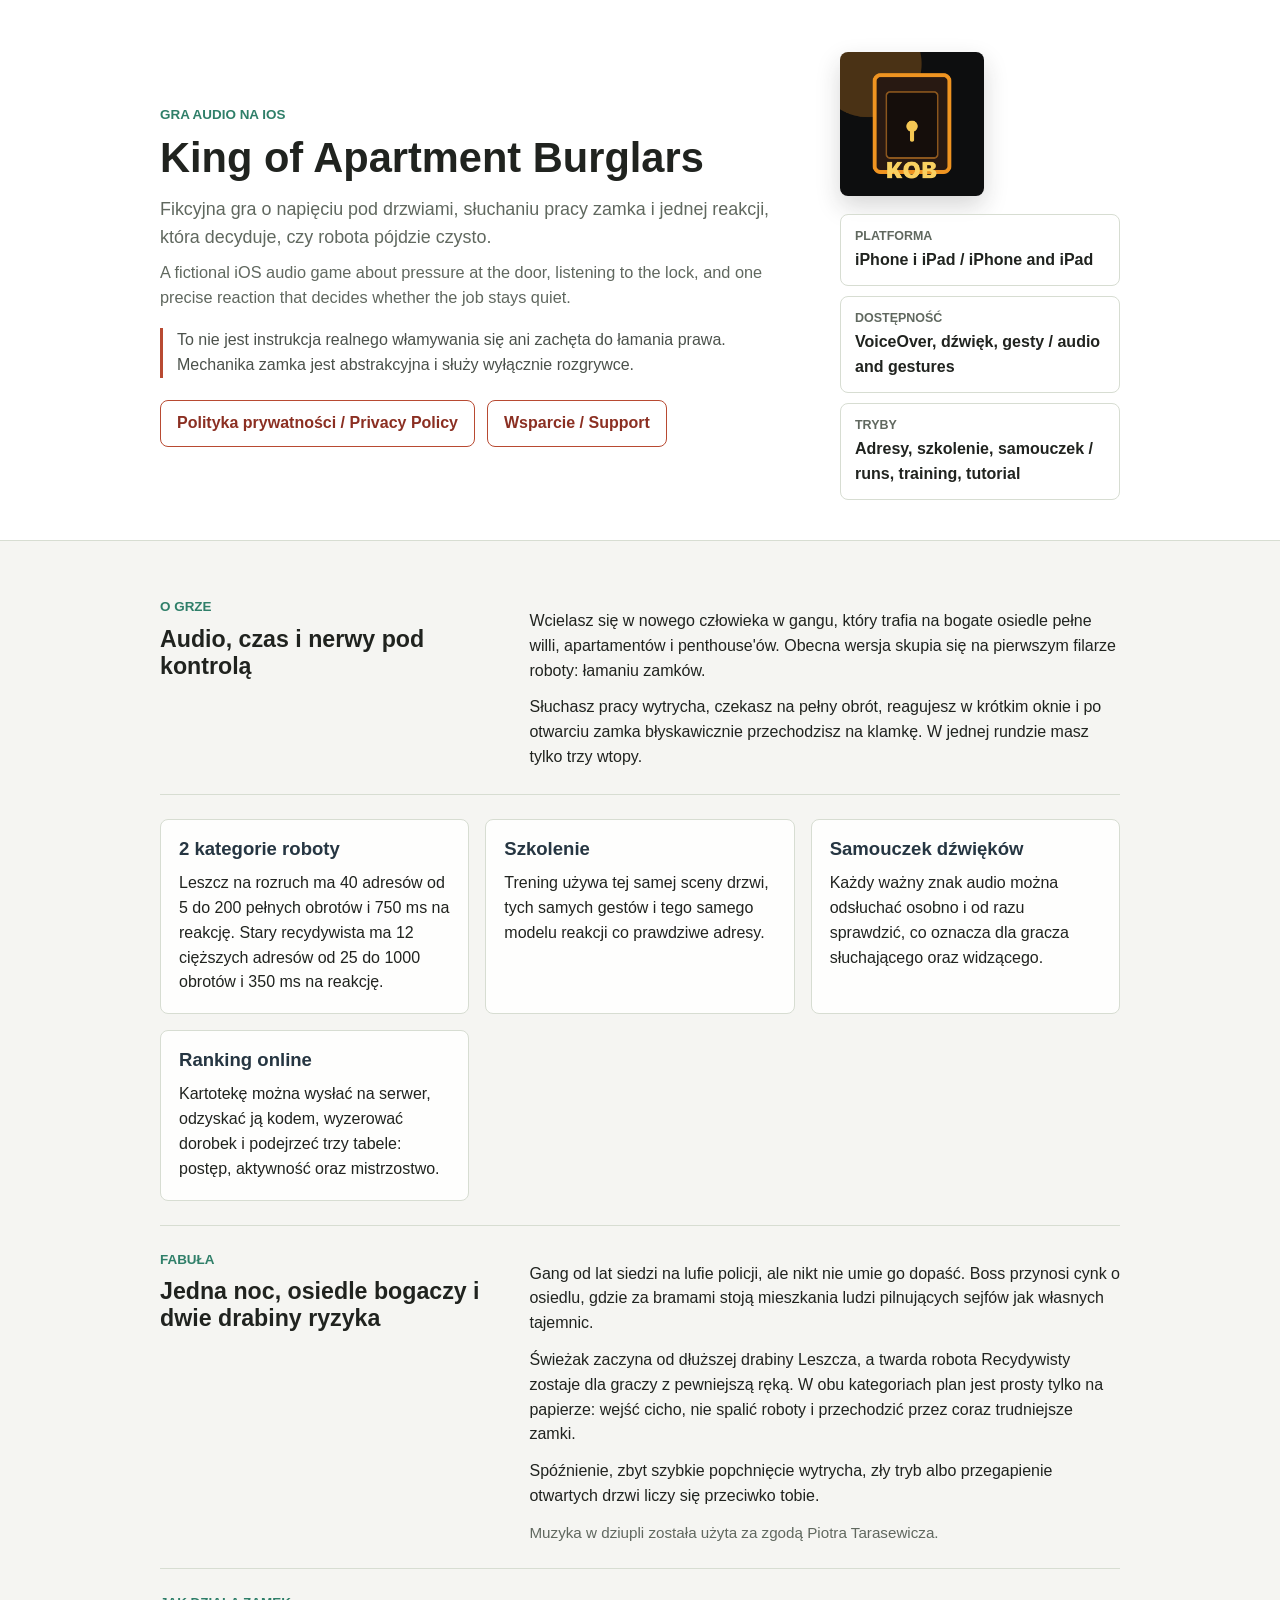
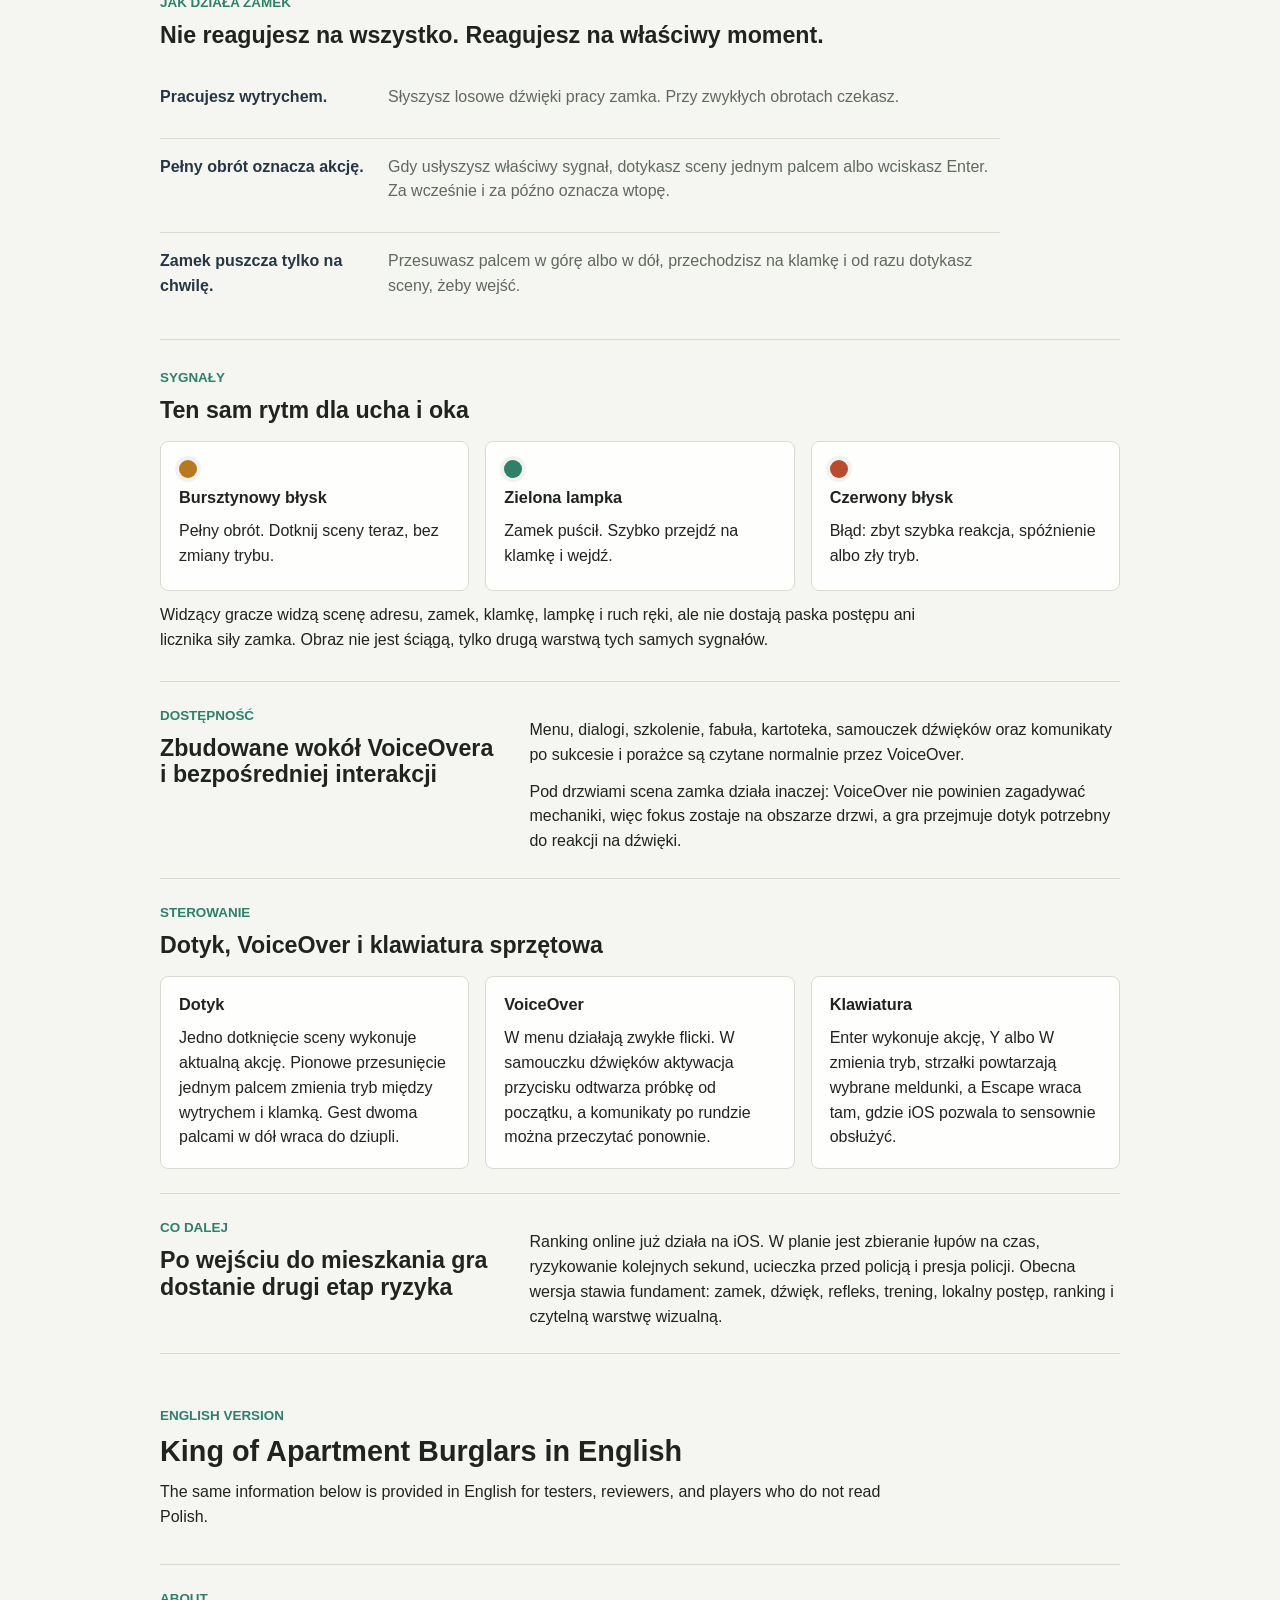
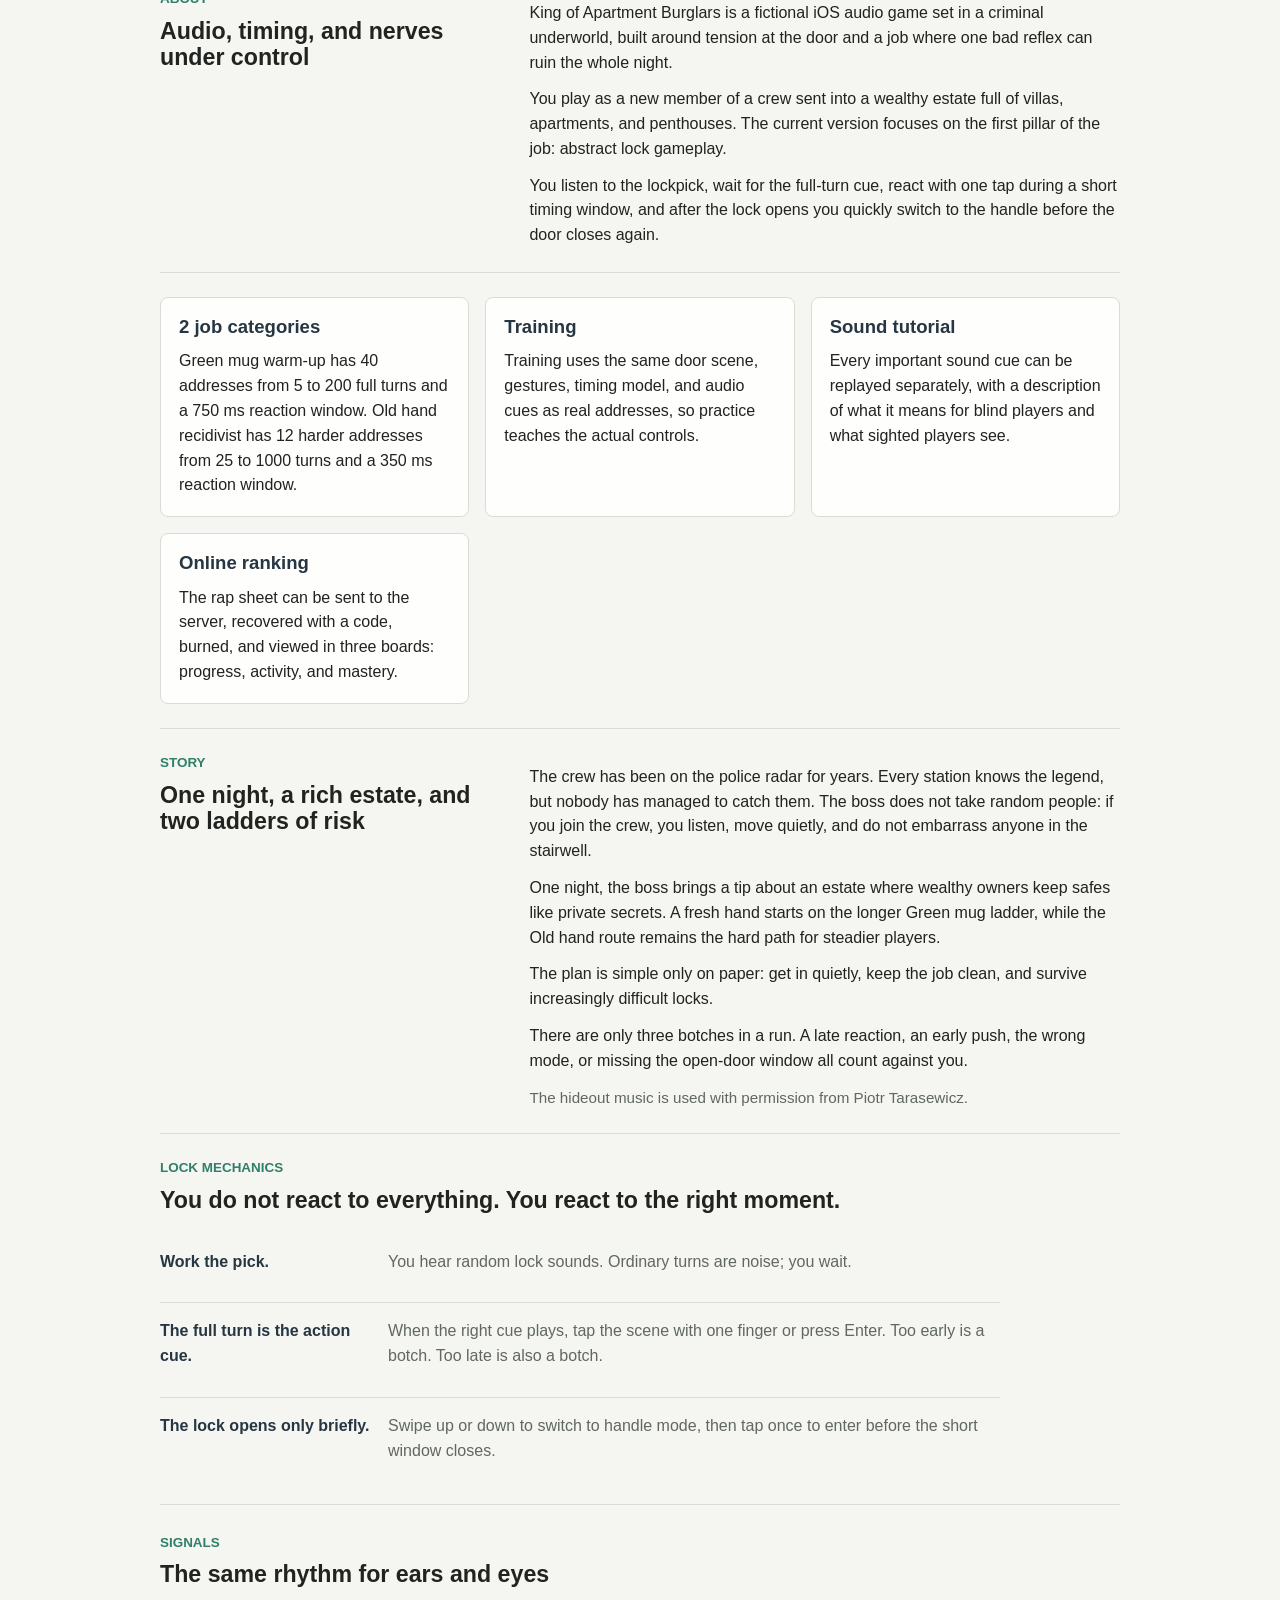
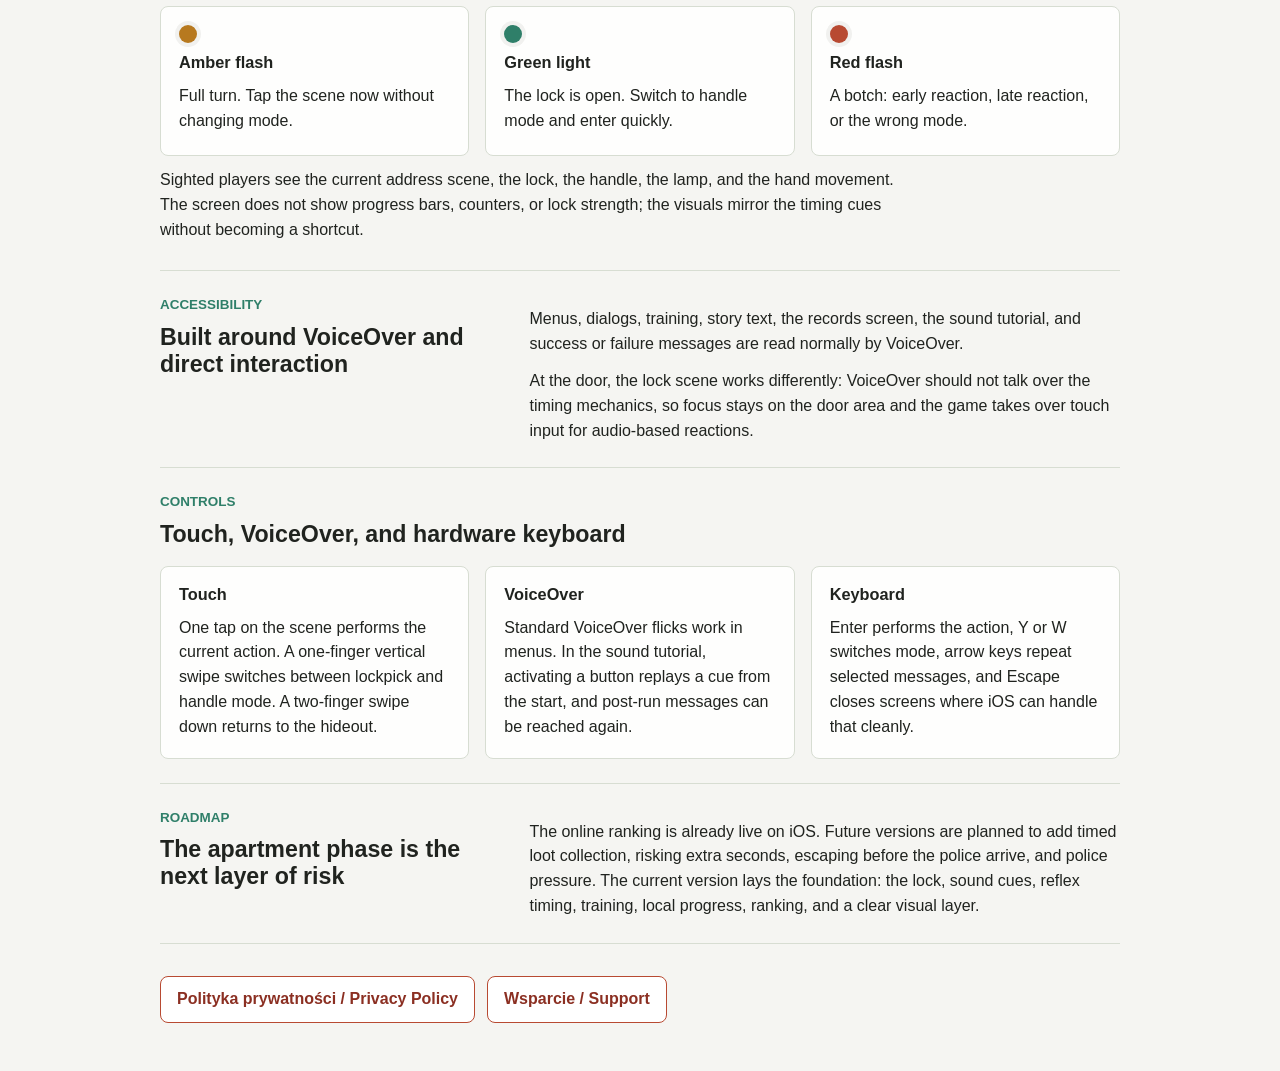
==== commit 0e06e531: "Update public pages for active ranking" ====
--- a/index.html
+++ b/index.html
@@ -64,6 +64,10 @@
         <h2>Samouczek dźwięków</h2>
         <p>Każdy ważny znak audio można odsłuchać osobno i od razu sprawdzić, co oznacza dla gracza słuchającego oraz widzącego.</p>
       </article>
+      <article class="feature-card">
+        <h2>Ranking online</h2>
+        <p>Kartotekę można wysłać na serwer, odzyskać ją kodem, wyzerować dorobek i podejrzeć trzy tabele: postęp, aktywność oraz mistrzostwo.</p>
+      </article>
     </section>
 
     <section class="split-section" lang="pl">
@@ -160,9 +164,9 @@
     <section class="roadmap" lang="pl">
       <div>
         <p class="eyebrow">Co dalej</p>
-        <h2>Po wejściu do mieszkania gra ma dostać drugi etap ryzyka</h2>
-      </div>
-      <p>W planie jest zbieranie łupów na czas, ryzykowanie kolejnych sekund, ucieczka przed policją i ranking online. Obecna wersja stawia fundament: zamek, dźwięk, refleks, trening, lokalny postęp i czytelną warstwę wizualną.</p>
+        <h2>Po wejściu do mieszkania gra dostanie drugi etap ryzyka</h2>
+      </div>
+      <p>Ranking online już działa na iOS. W planie jest zbieranie łupów na czas, ryzykowanie kolejnych sekund, ucieczka przed policją i presja policji. Obecna wersja stawia fundament: zamek, dźwięk, refleks, trening, lokalny postęp, ranking i czytelną warstwę wizualną.</p>
     </section>
 
     <section class="language-divider" lang="en" aria-label="English version">
@@ -195,6 +199,10 @@
       <article class="feature-card">
         <h2>Sound tutorial</h2>
         <p>Every important sound cue can be replayed separately, with a description of what it means for blind players and what sighted players see.</p>
+      </article>
+      <article class="feature-card">
+        <h2>Online ranking</h2>
+        <p>The rap sheet can be sent to the server, recovered with a code, burned, and viewed in three boards: progress, activity, and mastery.</p>
       </article>
     </section>
 
@@ -293,9 +301,9 @@
     <section class="roadmap" lang="en">
       <div>
         <p class="eyebrow">Roadmap</p>
-        <h2>The apartment phase is planned as the next layer of risk</h2>
-      </div>
-      <p>Future versions are planned to add timed loot collection, risking extra seconds, escaping before the police arrive, and an online leaderboard. The current version lays the foundation: the lock, sound cues, reflex timing, training, local progress, and a clear visual layer.</p>
+        <h2>The apartment phase is the next layer of risk</h2>
+      </div>
+      <p>The online ranking is already live on iOS. Future versions are planned to add timed loot collection, risking extra seconds, escaping before the police arrive, and police pressure. The current version lays the foundation: the lock, sound cues, reflex timing, training, local progress, ranking, and a clear visual layer.</p>
     </section>
 
     <nav class="link-row footer-links" aria-label="Product links">
